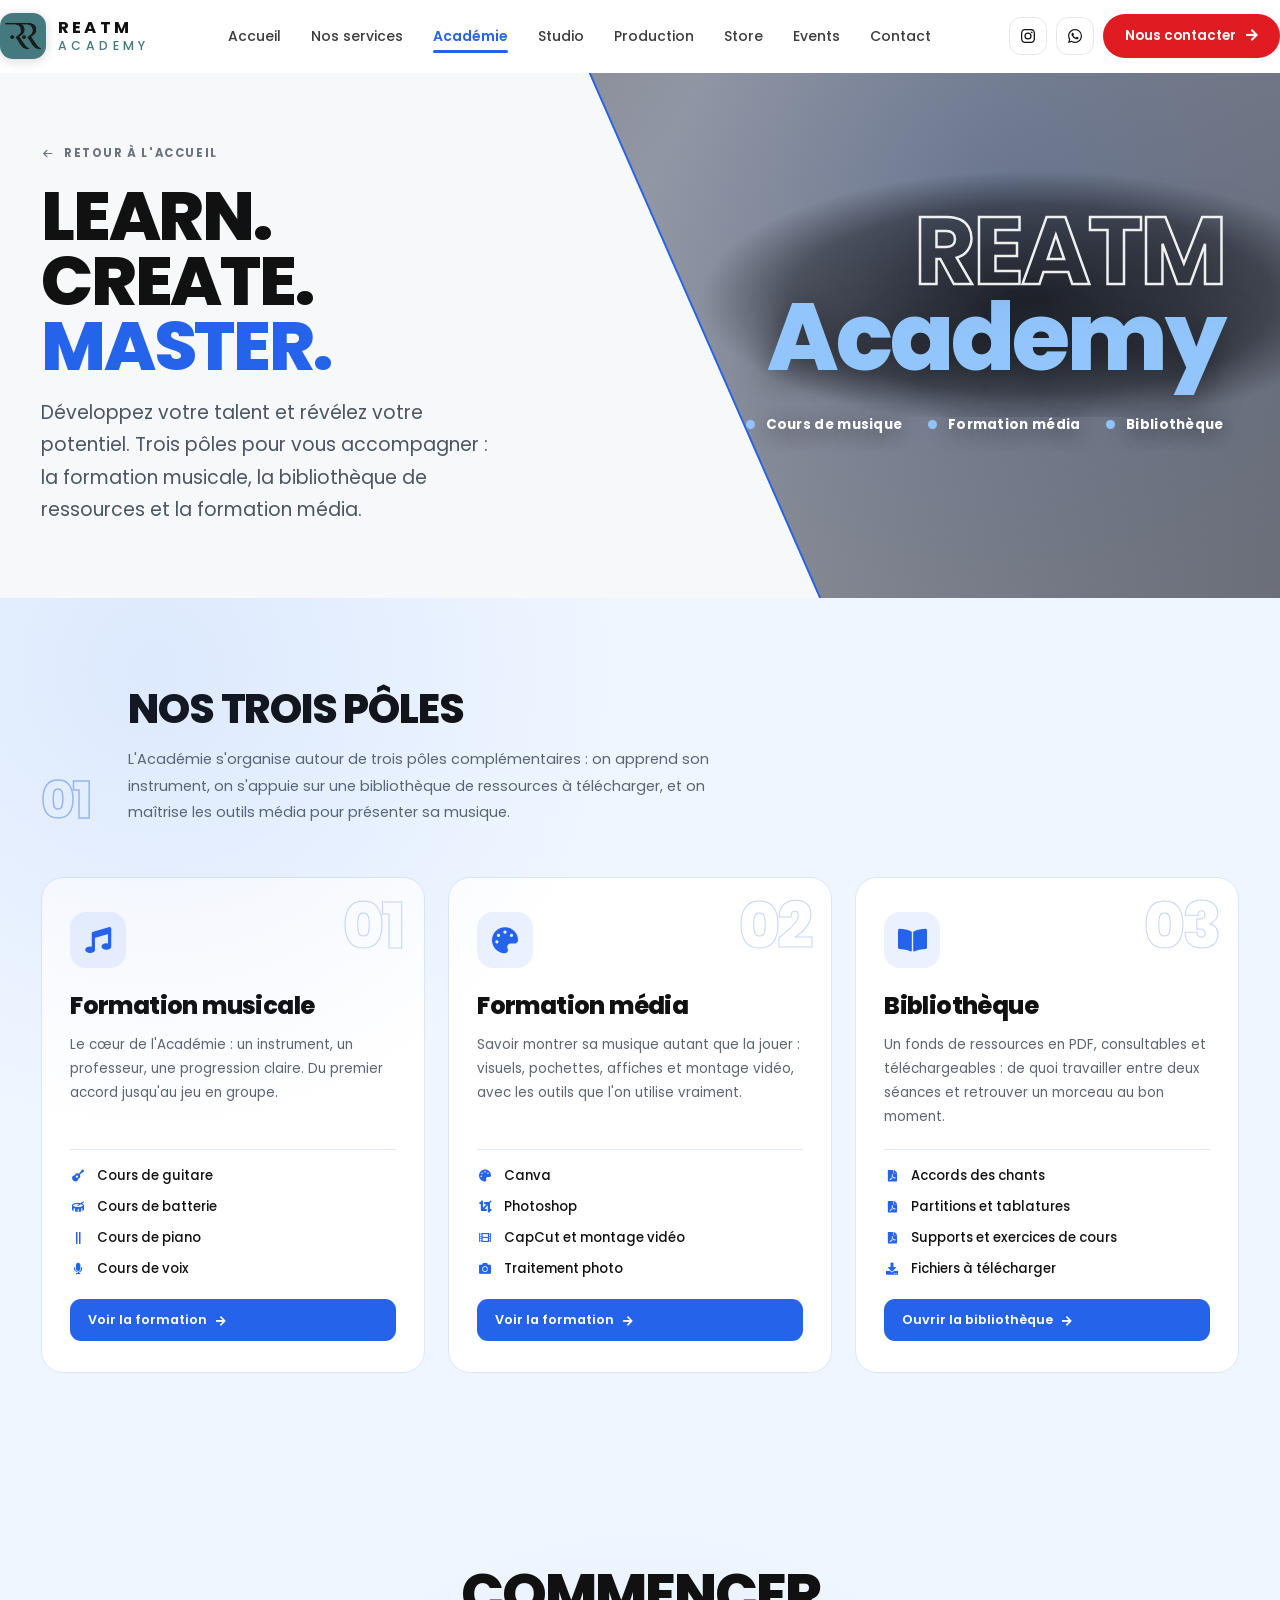
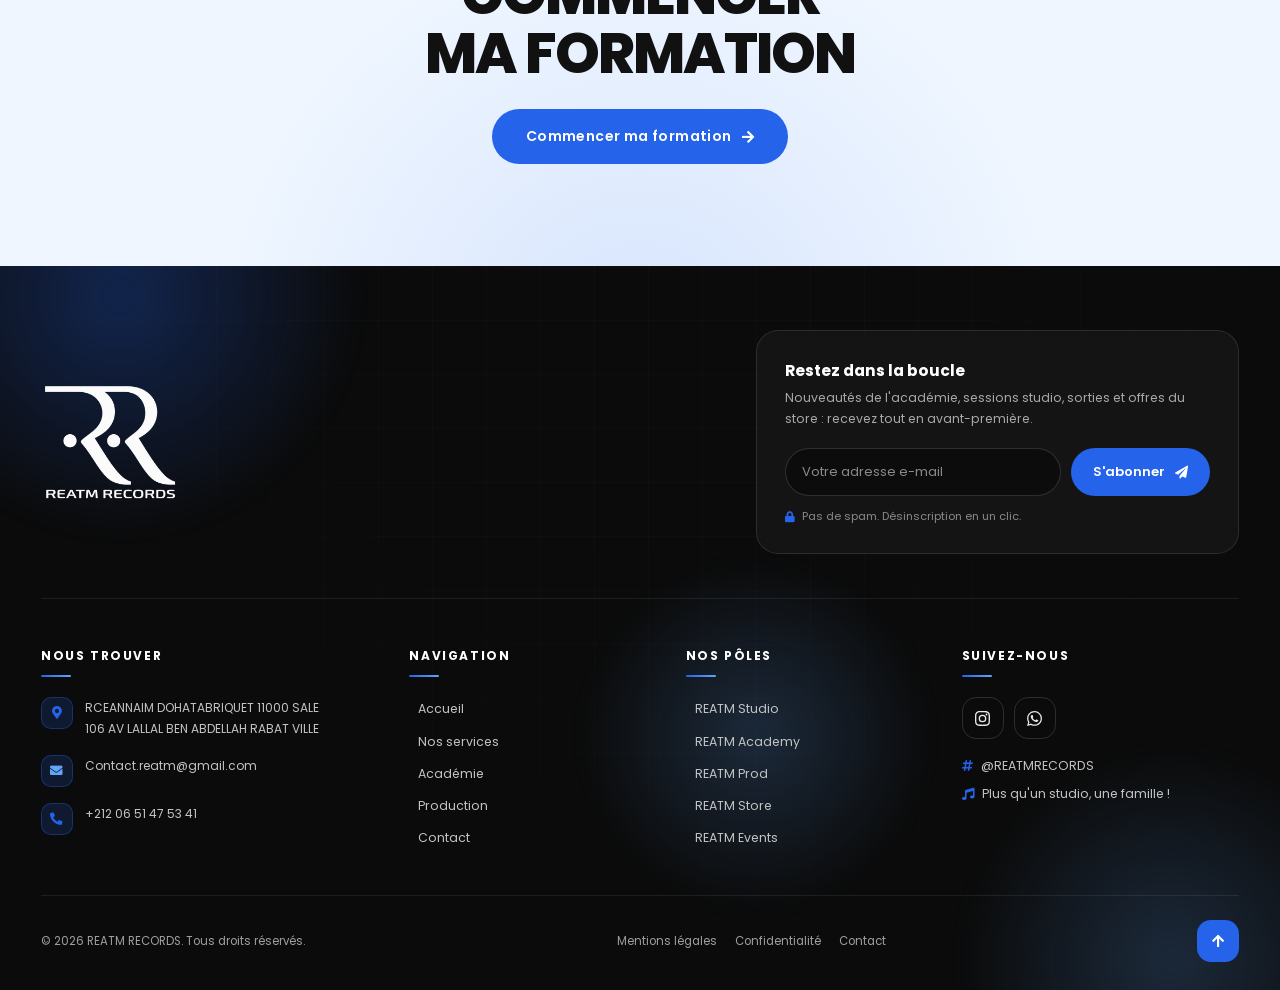
==== academy/index.html @ ae1a86c3 "Accueil : agrandit le carrousel et rend chaque plan cliquable Le cadre du carrousel héros est plus g" ====
<!DOCTYPE html>
<html data-theme="light" data-theme-lock="light" lang="fr">
<head>
<meta charset="utf-8"/>
<meta content="width=device-width, initial-scale=1.0, viewport-fit=cover" name="viewport"/>
<meta name="theme-color" content="#ffffff" id="metaTheme"/>
<meta name="description" content="REATM Academy : trois pôles — formation musicale (guitare, batterie, piano, voix), bibliothèque de ressources en PDF et formation média (Canva, Photoshop, montage vidéo)."/>
<title>REATM Academy — REATM RECORDS</title>
<link rel="icon" href="../assets/logo.png"/>
<link href="https://cdnjs.cloudflare.com/ajax/libs/font-awesome/5.15.3/css/all.min.css" rel="stylesheet"/>
<link href="https://fonts.googleapis.com" rel="preconnect"/>
<link crossorigin="" href="https://fonts.gstatic.com" rel="preconnect"/>
<link href="https://fonts.googleapis.com/css2?family=Poppins:wght@300;400;500;600;700;800&amp;family=Caveat:wght@500;700&amp;display=swap" rel="stylesheet"/>
<script>document.documentElement.classList.add('js');try{var r=document.documentElement;if(!r.hasAttribute('data-theme-lock')){var t=localStorage.getItem('reatm-theme');if(t){r.setAttribute('data-theme',t);}}}catch(e){}</script>
<link rel="stylesheet" href="../css/reatm.css?v=80"/>
<style>
/* ===== ACADEMY — bleu + blanc, lumineuse et pédagogique ===== */
.phero{background:#F7F8FA;color:#111111}
html[data-theme="dark"] .phero{background:#0B0D12;color:#fff}
/* ----- le cadre se partage en deux -----
   La mécanique de la coupe vit dans la feuille partagée (« CADRE EN BIAIS ») ;
   la page n'en règle que les couleurs et l'image. */
.phero{
  --ph-h1:clamp(34px,5.4vw,80px);
  --ph-trait:#2563EB;
  --ph-encre:#93C5FD;
  --ph-lien:#93C5FD;
  --ph-voile:linear-gradient(115deg,rgba(8,13,26,.66) 0%,rgba(8,13,26,.38) 46%,rgba(8,13,26,.58) 100%),
             radial-gradient(760px circle at 78% 24%,rgba(37,99,235,.26),transparent 68%);
}
.phero-bg{background-image:url('../assets/academy-cours.jpg');background-position:center 45%}
@media(max-width:980px){.ph-side{background-image:url('../assets/academy-cours.jpg');background-position:center 45%}}
/* les pastilles sont courtes : on leur laisse de quoi tenir sur une ligne */
.phero .phero-inner>.ac-steps{max-width:min(560px,calc(var(--coupe-haut) - 70px))}
.phero h1 em{color:#2563EB}
.phero .sub{color:#4b5563}
html[data-theme="dark"] .phero .sub{color:#9ca3af}
.phero .crumbs{color:#6b7280}
html[data-theme="dark"] .phero .crumbs{color:#9ca3af}
/* ----- l'arrivée du titre -----
   Chaque ligne monte depuis sa propre fenêtre, puis le paragraphe suit.
   Sans JavaScript, tout est visible d'emblée. */
/* Le dévoilement se fait au clip et non au débordement caché : une ligne
   plus large que sa colonne serait sinon coupée net sur la droite. */
.ph-anim .l{display:block}
.ph-anim .l>i{display:block;font-style:normal}
.js .ph-anim .l>i{
  clip-path:inset(0 0 104% 0);transform:translateY(26%);
  transition:clip-path .95s cubic-bezier(.16,1,.3,1),transform .95s cubic-bezier(.16,1,.3,1);
}
.js .ph-anim .l:nth-child(2)>i{transition-delay:.11s}
.js .ph-anim .l:nth-child(3)>i{transition-delay:.22s}
.js .ph-anim.in .l>i{clip-path:inset(-18% -6% -18% 0);transform:none}
.js .ph-anim--sub{opacity:0;transform:translateY(16px);
  transition:opacity .8s ease .42s,transform 1s cubic-bezier(.16,1,.3,1) .42s}
.js .ph-anim--sub.in{opacity:1;transform:none}


/* trois mots empilés, rythme pédagogique */
.ac-steps{display:flex;flex-wrap:wrap;gap:10px;margin-top:30px}
.ac-steps span{
  font-size:11px;font-weight:700;letter-spacing:1.8px;text-transform:uppercase;
  padding:10px 18px;border-radius:999px;background:#2563EB;color:#fff;
  opacity:0;transform:translateY(14px);animation:acIn .7s cubic-bezier(.16,1,.3,1) forwards;
}
.ac-steps span:nth-child(n+2){
  background:transparent;border:1px solid rgba(37,99,235,.35);color:#2563EB;
}
html[data-theme="dark"] .ac-steps span:nth-child(n+2){
  border-color:rgba(147,197,253,.35);color:#93C5FD;
}
.ac-steps span:nth-child(2){animation-delay:.14s}
.ac-steps span:nth-child(3){animation-delay:.28s}
.ac-steps span:nth-child(4){animation-delay:.42s}
@keyframes acIn{to{opacity:1;transform:none}}

/* bande lumineuse : l'univers Academy tient dans les deux thèmes */
.ac-band{background:#EFF6FF;color:#111111;position:relative;overflow:hidden}
html[data-theme="dark"] .ac-band{background:#0D1117;color:#fff}
.ac-band::after{content:"";position:absolute;inset:0;pointer-events:none;
  background:radial-gradient(760px circle at 12% 8%,rgba(37,99,235,.09),transparent 62%)}
.ac-band .sec-title{color:#111111}
html[data-theme="dark"] .ac-band .sec-title{color:#fff}
.ac-band .sec-lead{color:#5b6472}
html[data-theme="dark"] .ac-band .sec-lead{color:#8A8A8A}
.ac-band .sec-num{-webkit-text-stroke-color:rgba(37,99,235,.55)}
.ac-form{display:grid;grid-template-columns:repeat(4,1fr);gap:clamp(12px,1.5vw,20px)}
.ac-form article{
  background:#fff;border:1px solid #DBE7FB;border-radius:18px;padding:26px 22px;
  position:relative;overflow:hidden;
  transition:transform .55s cubic-bezier(.16,1,.3,1),border-color .4s ease,box-shadow .5s ease;
}
html[data-theme="dark"] .ac-form article{background:#121620;border-color:#232a38}
.ac-form article:hover{transform:translateY(-9px);border-color:#2563EB;box-shadow:0 22px 46px rgba(37,99,235,.14)}
.ac-form i{font-size:22px;display:block;margin-bottom:16px;color:#2563EB}
.ac-form h3{font-size:17.5px;font-weight:700;margin-bottom:8px}
.ac-form p{font-size:13px;line-height:1.75;color:#5b6472}
html[data-theme="dark"] .ac-form p{color:#8A8A8A}
.ac-form .ring{position:absolute;right:16px;top:16px;width:34px;height:34px}
.ac-form .ring circle{fill:none;stroke-width:3}
.ac-form .ring .bg{stroke:rgba(37,99,235,.16)}
.ac-form .ring .fg{stroke:#2563EB;stroke-linecap:round;stroke-dasharray:88;stroke-dashoffset:88;transform:rotate(-90deg);transform-origin:50% 50%;transition:stroke-dashoffset 1.1s cubic-bezier(.16,1,.3,1)}
.ac-form article:hover .ring .fg{stroke-dashoffset:18}

/* ===== LES TROIS PÔLES — la colonne vertébrale de l'Académie =====
   Bloc volontairement large et contrasté : c'est la première chose que
   l'on doit comprendre en arrivant sur la page. */
.ac-poles{display:grid;grid-template-columns:repeat(3,1fr);gap:clamp(14px,1.8vw,24px)}
.ac-poles>*{min-width:0}
.ac-poles article{
  position:relative;overflow:hidden;
  background:#fff;border:1px solid #DBE7FB;border-radius:22px;
  padding:clamp(26px,2.6vw,38px) clamp(22px,2.2vw,32px) clamp(24px,2.4vw,34px);
  display:flex;flex-direction:column;
  transition:transform .55s cubic-bezier(.16,1,.3,1),border-color .4s ease,box-shadow .5s ease;
}
html[data-theme="dark"] .ac-poles article{background:#121620;border-color:#232a38}
/* liseré bleu qui se remplit au survol : le pôle « s'allume » */
.ac-poles article::before{
  content:"";position:absolute;left:0;top:0;bottom:0;width:4px;
  background:linear-gradient(180deg,#60A5FA,#2563EB);
  transform:scaleY(0);transform-origin:top;
  transition:transform .7s cubic-bezier(.16,1,.3,1);
}
.ac-poles article:hover{transform:translateY(-10px);border-color:#2563EB;box-shadow:0 26px 54px rgba(37,99,235,.16)}
.ac-poles article:hover::before{transform:scaleY(1)}
/* le numéro du pôle, en filigrane */
.ac-poles .pn{
  position:absolute;right:clamp(14px,1.6vw,22px);top:clamp(10px,1.2vw,16px);
  font-size:clamp(44px,5vw,68px);font-weight:800;letter-spacing:-3px;line-height:1;
  color:transparent;-webkit-text-stroke:1px rgba(37,99,235,.28);
  transition:-webkit-text-stroke-color .5s ease;
}
.ac-poles article:hover .pn{-webkit-text-stroke-color:rgba(37,99,235,.6)}
.ac-poles>article>i{
  font-size:26px;display:grid;place-items:center;width:56px;height:56px;border-radius:16px;
  color:#2563EB;background:rgba(37,99,235,.09);margin-bottom:20px;
  transition:background .45s ease,transform .55s cubic-bezier(.34,1.4,.64,1);
}
.ac-poles article:hover>i{background:#2563EB;color:#fff;transform:rotate(-6deg) scale(1.06)}
.ac-poles h3{font-size:clamp(19px,2.2vw,24px);font-weight:800;letter-spacing:-.6px;margin-bottom:10px}
.ac-poles article>p{font-size:13.4px;line-height:1.8;color:#5b6472;margin-bottom:20px;flex:1 0 auto}
html[data-theme="dark"] .ac-poles article>p{color:#8A8A8A}
.ac-poles ul{list-style:none;border-top:1px solid rgba(37,99,235,.16);padding-top:16px;display:grid;gap:11px}
.ac-poles li{display:flex;align-items:center;gap:11px;font-size:13.2px;font-weight:500}
.ac-poles li i{font-size:12px;color:#2563EB;width:16px;flex:0 0 16px;text-align:center}
/* seul le pôle Bibliothèque mène à un catalogue : il porte son propre lien */
.ac-poles .bk-lien{
  display:inline-flex;align-items:center;gap:9px;margin-top:20px;
  background:#2563EB;color:#fff;border-radius:11px;padding:12px 18px;
  font-size:12.8px;font-weight:600;transition:all .35s ease;
}
.ac-poles .bk-lien:hover{background:#1d4ed8;box-shadow:0 14px 30px rgba(37,99,235,.3)}
.ac-poles .bk-lien i{font-size:11px;transition:transform .35s ease}
.ac-poles .bk-lien:hover i{transform:translateX(3px)}

/* progression des niveaux */
.ac-levels{position:relative;margin-top:10px}
.ac-rail{position:relative;height:4px;border-radius:4px;background:var(--border);margin:44px 0 30px}
.ac-rail b{position:absolute;inset:0;width:0;background:linear-gradient(90deg,#60A5FA,#2563EB);border-radius:4px;transition:width 1.6s cubic-bezier(.16,1,.3,1)}
.ac-levels.in .ac-rail b{width:100%}
.ac-dots{display:grid;grid-template-columns:repeat(3,1fr);gap:20px}
.ac-dots article{position:relative;padding-top:6px}
.ac-dots .pin{position:absolute;top:-52px;left:0;width:22px;height:22px;border-radius:50%;background:var(--bg);border:3px solid var(--border);transition:border-color .5s ease,transform .5s cubic-bezier(.34,1.4,.64,1)}
.ac-levels.in .ac-dots article:nth-child(1) .pin{border-color:#60A5FA;transition-delay:.25s;transform:scale(1.15)}
.ac-levels.in .ac-dots article:nth-child(2) .pin{border-color:#3B82F6;transition-delay:.75s;transform:scale(1.15)}
.ac-levels.in .ac-dots article:nth-child(3) .pin{border-color:#2563EB;transition-delay:1.25s;transform:scale(1.15)}
.ac-dots b{display:block;font-size:11px;font-weight:700;letter-spacing:1.6px;text-transform:uppercase;color:#2563EB;margin-bottom:8px}
.ac-dots h3{font-size:18px;font-weight:700;margin-bottom:7px}
.ac-dots p{font-size:13px;color:var(--muted);line-height:1.75}
.ac-ses{display:grid;grid-template-columns:repeat(2,1fr);gap:clamp(14px,2vw,26px)}
.ac-ses article{border:1px solid var(--border);border-radius:20px;padding:clamp(24px,3vw,38px);background:var(--card);transition:transform .5s cubic-bezier(.16,1,.3,1),border-color .4s ease}
.ac-ses article:hover{transform:translateY(-7px);border-color:#2563EB}
.ac-ses h3{font-size:clamp(19px,2.3vw,26px);font-weight:800;letter-spacing:-.6px;margin-bottom:6px}
.ac-ses .big{font-size:clamp(32px,4.4vw,54px);font-weight:800;letter-spacing:-2px;color:#2563EB;line-height:1;margin:14px 0 10px}
.ac-ses p{font-size:13.4px;color:var(--muted);line-height:1.8}
.ac-cta{background:#EFF6FF;color:#111111;position:relative;overflow:hidden}
html[data-theme="dark"] .ac-cta{background:#0D1117;color:#fff}
.ac-cta::after{content:"";position:absolute;inset:0;pointer-events:none;
  background:radial-gradient(640px circle at 50% 120%,rgba(37,99,235,.12),transparent 66%)}
.ac-cta .wrap{position:relative;z-index:2}
.ac-cta .btn-acc{background:#2563EB;color:#fff}
.ac-cta .btn-acc:hover{box-shadow:0 16px 34px rgba(37,99,235,.3)}
@media(max-width:980px){
  /* la largeur calée sur la coupe en biais n'a plus lieu d'être : à 390 px
     elle valait 46vw, soit 179 px, et chaque repère tombait sur sa ligne */
  .phero .phero-inner>.ac-steps{max-width:none}
  /* les repères tiennent deux par ligne au lieu de se casser en deux */
  .ac-steps{gap:8px}
  .ac-steps span{white-space:nowrap;font-size:10px;letter-spacing:1.2px;padding:9px 14px}
}
@media(max-width:1080px){.ac-form{grid-template-columns:repeat(2,1fr)}.ac-poles{grid-template-columns:1fr}}
@media(max-width:760px){.ac-form,.ac-dots,.ac-ses{grid-template-columns:1fr}.ac-dots .pin{position:static;margin-bottom:12px}.ac-rail{margin:26px 0 22px}}
</style>
</head>
<body data-entity="academy" style="--veil-in:#2563EB">
<div class="veil-in" aria-hidden="true"></div>
<div class="veil" aria-hidden="true"></div>
<svg xmlns="http://www.w3.org/2000/svg" style="position:absolute;width:0;height:0;overflow:hidden" aria-hidden="true" focusable="false">
<symbol id="ic-ig" viewBox="0 0 24 24"><path d="M12 0C8.74 0 8.333.015 7.053.072 5.775.132 4.905.333 4.14.63c-.789.306-1.459.717-2.126 1.384S.935 3.35.63 4.14C.333 4.905.131 5.775.072 7.053.012 8.333 0 8.74 0 12s.015 3.667.072 4.947c.06 1.277.261 2.148.558 2.913.306.788.717 1.459 1.384 2.126.667.666 1.336 1.079 2.126 1.384.766.296 1.636.499 2.913.558C8.333 23.988 8.74 24 12 24s3.667-.015 4.947-.072c1.277-.06 2.148-.262 2.913-.558.788-.306 1.459-.718 2.126-1.384.666-.667 1.079-1.335 1.384-2.126.296-.765.499-1.636.558-2.913.06-1.28.072-1.687.072-4.947s-.015-3.667-.072-4.947c-.06-1.277-.262-2.149-.558-2.913-.306-.789-.718-1.459-1.384-2.126C21.319 1.347 20.651.935 19.86.63c-.765-.297-1.636-.499-2.913-.558C15.667.012 15.26 0 12 0zm0 2.16c3.203 0 3.585.016 4.85.071 1.17.055 1.805.249 2.227.415.562.217.96.477 1.382.896.419.42.679.819.896 1.381.164.422.36 1.057.413 2.227.057 1.266.07 1.646.07 4.85s-.015 3.585-.074 4.85c-.061 1.17-.256 1.805-.421 2.227-.224.562-.479.96-.899 1.382-.419.419-.824.679-1.38.896-.42.164-1.065.36-2.235.413-1.274.057-1.649.07-4.859.07-3.211 0-3.586-.015-4.859-.074-1.171-.061-1.816-.256-2.236-.421-.569-.224-.96-.479-1.379-.899-.421-.419-.69-.824-.9-1.38-.165-.42-.359-1.065-.42-2.235-.045-1.26-.061-1.649-.061-4.844 0-3.196.016-3.586.061-4.861.061-1.17.255-1.814.42-2.234.21-.57.479-.96.9-1.381.419-.419.81-.689 1.379-.898.42-.166 1.051-.361 2.221-.421 1.275-.045 1.65-.06 4.859-.06z"/><path d="M12 5.838a6.162 6.162 0 1 0 0 12.324 6.162 6.162 0 0 0 0-12.324zM12 16a4 4 0 1 1 0-8 4 4 0 0 1 0 8z"/><circle cx="18.406" cy="5.594" r="1.44"/></symbol>
<symbol id="ic-wa" viewBox="0 0 24 24"><path d="M17.472 14.382c-.297-.149-1.758-.867-2.03-.967-.273-.099-.471-.148-.67.15-.197.297-.767.966-.94 1.164-.173.199-.347.223-.644.075-.297-.15-1.255-.463-2.39-1.475-.883-.788-1.48-1.761-1.653-2.059-.173-.297-.018-.458.13-.606.134-.133.298-.347.446-.52.149-.174.198-.298.298-.497.099-.198.05-.371-.025-.52-.075-.149-.669-1.612-.916-2.207-.242-.579-.487-.5-.669-.51a12.8 12.8 0 0 0-.57-.01c-.198 0-.52.074-.792.372-.272.297-1.04 1.016-1.04 2.479 0 1.462 1.065 2.875 1.213 3.074.149.198 2.096 3.2 5.077 4.487.709.306 1.262.489 1.694.625.712.227 1.36.195 1.871.118.571-.085 1.758-.719 2.006-1.413.248-.694.248-1.289.173-1.413-.074-.124-.272-.198-.57-.347z"/><path d="M20.463 3.488A11.815 11.815 0 0 0 12.05 0C5.495 0 .16 5.335.157 11.892c0 2.096.547 4.142 1.588 5.945L.057 24l6.305-1.654a11.882 11.882 0 0 0 5.683 1.448h.005c6.554 0 11.89-5.335 11.893-11.893a11.821 11.821 0 0 0-3.48-8.413zm-8.412 18.297h-.004a9.87 9.87 0 0 1-5.031-1.378l-.361-.214-3.741.982.998-3.648-.235-.374a9.86 9.86 0 0 1-1.51-5.26c.001-5.45 4.436-9.884 9.888-9.884 2.64 0 5.122 1.03 6.988 2.898a9.825 9.825 0 0 1 2.893 6.994c-.003 5.45-4.437 9.884-9.885 9.884z"/></symbol>
<symbol id="ic-moon" viewBox="0 0 24 24"><path d="M21.64 13a1 1 0 0 0-1.05-.14 8.05 8.05 0 0 1-3.37.73 8.15 8.15 0 0 1-8.14-8.1 8.6 8.6 0 0 1 .25-2A1 1 0 0 0 8 2.36a10.14 10.14 0 1 0 14 11.69 1 1 0 0 0-.36-1.05z"/></symbol>
<symbol id="ic-sun" viewBox="0 0 24 24"><path d="M12 17a5 5 0 1 1 0-10 5 5 0 0 1 0 10zm0-2a3 3 0 1 0 0-6 3 3 0 0 0 0 6zM11 1h2v3h-2V1zm0 19h2v3h-2v-3zM3.5 4.9l1.4-1.4 2.1 2.1-1.4 1.4-2.1-2.1zM17 18.4l1.4-1.4 2.1 2.1-1.4 1.4-2.1-2.1zM1 11h3v2H1v-2zm19 0h3v2h-3v-2zM4.9 20.5l-1.4-1.4 2.1-2.1 1.4 1.4-2.1 2.1zM18.4 7l-1.4-1.4 2.1-2.1 1.4 1.4L18.4 7z"/></symbol>
</svg>

<!-- ======================= HEADER ======================= -->
<header id="header">
<div class="wrap nav">
<a class="brand" href="../" aria-label="REATM RECORDS — accueil" style="--lm:46px">
<span class="brand-mark"></span>
<span class="brand-txt"><span class="n1">REATM</span><span class="n2">ACADEMY</span></span>
</a>
<ul class="menu">
<li><a href="../">Accueil</a></li>
<li><a href="../maison/">Nos services</a></li>
<li><a class="active" aria-current="page" href="../academy/">Académie</a></li>
<li><a href="../studio/">Studio</a></li>
<li><a href="../production/">Production</a></li>
<li><a href="../store/">Store</a></li>
<li><a href="../events/">Events</a></li>
<li><a href="../#contact">Contact</a></li>
</ul>
<div class="hdr-actions">
<button class="icon-btn" id="themeToggle" title="Changer de thème" aria-label="Changer de thème"><svg class="ic" id="themeIcon"><use href="#ic-moon"></use></svg></button>
<a class="icon-btn hide-md" href="https://www.instagram.com/r_e_a_t_m/" target="_blank" rel="noopener noreferrer" aria-label="Instagram"><svg class="ic"><use href="#ic-ig"></use></svg></a>
<a class="icon-btn hide-md" href="https://wa.me/212651475341" target="_blank" rel="noopener noreferrer" aria-label="WhatsApp"><svg class="ic"><use href="#ic-wa"></use></svg></a>
<a class="btn btn-red hide-md" href="../#contact">Nous contacter <i class="fas fa-arrow-right"></i></a>
<button class="burger" id="burger" aria-label="Ouvrir le menu" aria-expanded="false" aria-controls="mobileNav">
<span class="burger-box"><span class="burger-line"></span><span class="burger-line"></span><span class="burger-line"></span></span>
</button>
</div>
</div>
</header>


<!-- ======================= MENU MOBILE (plein écran) ======================= -->
<aside class="mobile-nav" id="mobileNav" aria-hidden="true" aria-label="Menu principal">
<div class="mnav-inner">
<span class="mnav-label">Menu</span>
<ul class="mnav-list">
<li style="--i:0"><a href="../"><span>Accueil</span><span class="num">01</span></a></li>
<li style="--i:1"><a href="../maison/"><span>Nos services</span><span class="num">02</span></a></li>
<li style="--i:2"><a class="active" aria-current="page" href="../academy/"><span>Académie</span><span class="num">03</span></a></li>
<li style="--i:3"><a href="../studio/"><span>Studio</span><span class="num">04</span></a></li>
<li style="--i:4"><a href="../production/"><span>Production</span><span class="num">05</span></a></li>
<li style="--i:5"><a href="../store/"><span>Store</span><span class="num">06</span></a></li>
<li style="--i:6"><a href="../events/"><span>Events</span><span class="num">07</span></a></li>
<li style="--i:7"><a href="../#contact"><span>Contact</span><span class="num">08</span></a></li>
</ul>
<div class="mnav-foot">
<div class="mnav-soc">
<a href="https://www.instagram.com/r_e_a_t_m/" target="_blank" rel="noopener noreferrer" aria-label="Instagram"><svg class="ic"><use href="#ic-ig"></use></svg></a>
<a href="https://wa.me/212651475341" target="_blank" rel="noopener noreferrer" aria-label="WhatsApp"><svg class="ic"><use href="#ic-wa"></use></svg></a>
</div>
<a class="btn btn-red" href="../#contact">Nous contacter <i class="fas fa-arrow-right"></i></a>
<div class="mnav-contact">
<div><i class="fas fa-phone-alt"></i><a href="tel:+212651475341">+212 06 51 47 53 41</a></div>
<div><i class="fas fa-envelope"></i><a href="mailto:Contact.reatm@gmail.com">Contact.reatm@gmail.com</a></div>
</div>
</div>
</div>
</aside>


<section class="phero ph-coupe">
<div class="phero-bg"></div><div class="phero-veil"></div><div class="ph-cut" aria-hidden="true"></div>
<div class="wrap ph-fil">
<a class="crumbs" href="../"><svg viewBox="0 0 24 24" aria-hidden="true"><path d="M20 12H5M11 18l-6-6 6-6" stroke-linecap="round" stroke-linejoin="round"/></svg>Retour à l'accueil</a>
</div>
<div class="wrap phero-inner">
<h1 class="ph-anim reveal-raw"><span class="l"><i>Learn.</i></span><span class="l"><i>Create.</i></span><span class="l"><i><em>Master.</em></i></span></h1>
<p class="sub ph-anim ph-anim--sub reveal-raw">Développez votre talent et révélez votre potentiel. Trois pôles pour vous accompagner : la formation musicale, la bibliothèque de ressources et la formation média.</p>

</div>
<div class="ph-side">
<div class="ph-nom reveal-raw"><b>REATM</b><em>Academy</em></div>
<nav class="ph-poles reveal-raw" aria-label="Les trois pôles"><a href="../formation-musicale/"><span class="pt"></span>Cours de musique</a><a href="../formation-media/"><span class="pt"></span>Formation média</a><a href="../bibliotheque/"><span class="pt"></span>Bibliothèque</a></nav>
</div>
</section>

<section class="sec ac-band">
<div class="wrap">
<div class="sec-head reveal"><span class="sec-num">01</span><div><h2 class="sec-title">Nos trois pôles</h2><p class="sec-lead">L'Académie s'organise autour de trois pôles complémentaires : on apprend son instrument, on s'appuie sur une bibliothèque de ressources à télécharger, et on maîtrise les outils média pour présenter sa musique.</p></div></div>
<div class="ac-poles">
<article class="reveal" id="pole-musique" style="--d:0ms"><span class="pn">01</span><i class="fas fa-music"></i><h3>Formation musicale</h3><p>Le cœur de l'Académie : un instrument, un professeur, une progression claire. Du premier accord jusqu'au jeu en groupe.</p><ul><li><i class="fas fa-guitar"></i>Cours de guitare</li><li><i class="fas fa-drum"></i>Cours de batterie</li><li><i class="fas fa-grip-lines-vertical"></i>Cours de piano</li><li><i class="fas fa-microphone"></i>Cours de voix</li></ul><a class="bk-lien" href="../formation-musicale/">Voir la formation <i class="fas fa-arrow-right"></i></a></article>
<article class="reveal" id="pole-media" style="--d:110ms"><span class="pn">02</span><i class="fas fa-palette"></i><h3>Formation média</h3><p>Savoir montrer sa musique autant que la jouer : visuels, pochettes, affiches et montage vidéo, avec les outils que l'on utilise vraiment.</p><ul><li><i class="fas fa-palette"></i>Canva</li><li><i class="fas fa-crop"></i>Photoshop</li><li><i class="fas fa-film"></i>CapCut et montage vidéo</li><li><i class="fas fa-camera"></i>Traitement photo</li></ul><a class="bk-lien" href="../formation-media/">Voir la formation <i class="fas fa-arrow-right"></i></a></article>
<article class="reveal" id="pole-biblio" style="--d:220ms"><span class="pn">03</span><i class="fas fa-book-open"></i><h3>Bibliothèque</h3><p>Un fonds de ressources en PDF, consultables et téléchargeables : de quoi travailler entre deux séances et retrouver un morceau au bon moment.</p><ul><li><i class="fas fa-file-pdf"></i>Accords des chants</li><li><i class="fas fa-file-pdf"></i>Partitions et tablatures</li><li><i class="fas fa-file-pdf"></i>Supports et exercices de cours</li><li><i class="fas fa-download"></i>Fichiers à télécharger</li></ul><a class="bk-lien" href="../bibliotheque/">Ouvrir la bibliothèque <i class="fas fa-arrow-right"></i></a></article>
</div>
</div>
</section>

<section class="pcta ac-cta">
<div class="wrap">
<h2 class="reveal">Commencer<br/>ma formation</h2>
<a class="btn btn-acc reveal" style="--d:100ms" href="https://wa.me/212651475341?text=Bonjour%20REATM%20Academy%2C%20je%20souhaite%20commencer%20une%20formation." target="_blank" rel="noopener">Commencer ma formation <i class="fas fa-arrow-right"></i></a>
</div>
</section>
<!-- ======================= FOOTER ======================= -->
<footer id="contact" class="f-tinted">
<div class="f-aura" aria-hidden="true"><span class="a1"></span><span class="a2"></span><span class="a3"></span></div>
<div class="f-grid-lines" aria-hidden="true"></div>

<div class="wrap">
<div class="f-top">
<div class="f-brandblock">
<a class="brand-full on-dark reveal" href="../" style="--lm:120px" aria-label="REATM RECORDS — accueil"></a>
</div>
<div class="f-news reveal" style="--d:120ms">
<h4>Restez dans la boucle</h4>
<p>Nouveautés de l'académie, sessions studio, sorties et offres du store : recevez tout en avant-première.</p>
<form class="f-form" id="newsForm" novalidate>
<input type="email" id="newsEmail" placeholder="Votre adresse e-mail" aria-label="Votre adresse e-mail" required/>
<button class="btn btn-red" type="submit">S'abonner <i class="fas fa-paper-plane"></i></button>
</form>
<div class="f-note" id="newsNote"><i class="fas fa-lock"></i> Pas de spam. Désinscription en un clic.</div>
</div>
</div>

<div class="f-cols">
<div>
<h4>Nous trouver</h4>
<div class="f-line"><span class="fi"><i class="fas fa-map-marker-alt"></i></span><span>RCEANNAIM DOHATABRIQUET 11000 SALE<br/>106 AV LALLAL BEN ABDELLAH RABAT VILLE</span></div>
<div class="f-line y"><span class="fi"><i class="fas fa-envelope"></i></span><span><a href="mailto:Contact.reatm@gmail.com">Contact.reatm@gmail.com</a></span></div>
<div class="f-line"><span class="fi"><i class="fas fa-phone-alt"></i></span><span><a href="tel:+212651475341">+212 06 51 47 53 41</a></span></div>
</div>
<div>
<h4>Navigation</h4>
<ul class="f-nav">
<li><a href="../">Accueil</a></li>
<li><a href="../maison/">Nos services</a></li>
<li><a href="../academy/">Académie</a></li>
<li><a href="../production/">Production</a></li>
<li><a href="../#contact">Contact</a></li>
</ul>
</div>
<div>
<h4>Nos pôles</h4>
<ul class="f-nav">
<li><a href="../studio/">REATM Studio</a></li>
<li><a href="../academy/">REATM Academy</a></li>
<li><a href="../production/">REATM Prod</a></li>
<li><a href="../store/">REATM Store</a></li>
<li><a href="../events/">REATM Events</a></li>
</ul>
</div>
<div>
<h4>Suivez-nous</h4>
<div class="f-soc">
<a href="https://www.instagram.com/r_e_a_t_m/" target="_blank" rel="noopener noreferrer" aria-label="Instagram"><svg class="ic"><use href="#ic-ig"></use></svg></a>
<a href="https://wa.me/212651475341" target="_blank" rel="noopener noreferrer" aria-label="WhatsApp"><svg class="ic"><use href="#ic-wa"></use></svg></a>
</div>
<div class="f-handle"><i class="fas fa-hashtag"></i>@REATMRECORDS</div>
<div class="f-handle" style="margin-top:10px"><i class="fas fa-music"></i>Plus qu'un studio, une famille !</div>
</div>
</div>
</div>

<div class="wrap">
<div class="f-bottom">
<span>© <span id="year">2025</span> REATM RECORDS. Tous droits réservés.</span>
<div class="f-bottom-links">
<a href="#">Mentions légales</a>
<a href="#">Confidentialité</a>
<a href="../#contact">Contact</a>
</div>
<button class="to-top" id="toTopFooter" aria-label="Revenir en haut"><i class="fas fa-arrow-up"></i></button>
</div>
</div>
</footer>

<button class="fab" id="fab" aria-label="Revenir en haut"><i class="fas fa-arrow-up"></i></button>
<script src="../js/reatm.js?v=79"></script>
<script>
(function(){
  var el=document.getElementById('acLevels');
  if(!el)return;
  if(!('IntersectionObserver' in window)){el.classList.add('in');return;}
  var io=new IntersectionObserver(function(en){
    en.forEach(function(e){if(e.isIntersecting){el.classList.add('in');io.disconnect();}});
  },{threshold:.35});
  io.observe(el);
})();
</script>
</body>
</html>
---- css/reatm.css ----
/* =========================================================
   REATM RECORDS — Feuille de style principale
   Palette maison : #050505 · #111111 · #8A8A8A · #FFFFFF
   Accent maison : rouge #e11b22 · jaune #f5b60d
   Chaque entité pose ensuite son propre accent (voir PAGES ENTITÉS).
   ========================================================= */
:root{
  --red:#e11b22;
  --red-dark:#c5161c;
  --red-soft:rgba(225,27,34,.12);
  --yellow:#f5b60d;
  --yellow-2:#ffd45e;
  --yellow-soft:rgba(245,182,13,.14);
  --bg:#ffffff;
  --bg-alt:#f7f7f7;
  --bg-soft:#f2f2f2;
  --card:#ffffff;
  --text:#111111;
  --muted:#5b5b5b;
  --border:#e6e6e6;
  --header-bg:rgba(255,255,255,.82);
  --panel-bg:#ffffff;
  --shadow:0 10px 30px rgba(0,0,0,.07);
  --shadow-lg:0 26px 60px rgba(0,0,0,.14);
  --footer-bg:#0b0b0b;
  --ring:rgba(0,0,0,.08);
  --nav-h:74px;
}
html[data-theme="dark"]{
  --bg:#050505;
  --bg-alt:#0b0b0b;
  --bg-soft:#101010;
  --card:#111111;
  --text:#ffffff;
  --muted:#8A8A8A;
  --border:#262626;
  --header-bg:rgba(5,5,5,.8);
  --panel-bg:#0a0a0a;
  --shadow:0 10px 30px rgba(0,0,0,.5);
  --shadow-lg:0 26px 60px rgba(0,0,0,.65);
  --footer-bg:#050505;
  --ring:rgba(255,255,255,.1);
}
*{box-sizing:border-box;margin:0;padding:0}
html{scroll-behavior:smooth;scroll-padding-top:90px;-webkit-text-size-adjust:100%}
body{
  font-family:'Poppins',sans-serif;
  background:var(--bg);
  color:var(--text);
  overflow-x:hidden;
  transition:background-color .4s ease,color .4s ease;
}
body.no-scroll{overflow:hidden}
img{max-width:100%;display:block}
a{text-decoration:none;color:inherit}
button{font-family:inherit}
:focus-visible{outline:2px solid var(--red);outline-offset:3px;border-radius:4px}
.ic{width:1em;height:1em;fill:currentColor;display:block;flex:0 0 auto}
.wrap{width:100%;max-width:1760px;margin:0 auto;padding:0 clamp(18px,3.2vw,64px)}
.script{font-family:'Caveat',cursive}
.only-dark{display:none}
html[data-theme="dark"] .only-dark{display:block}
html[data-theme="dark"] .only-light{display:none}

/* ---------- Révélations au défilement ---------- */
.js .reveal{opacity:0;transform:translateY(34px);transition:opacity .8s cubic-bezier(.16,1,.3,1),transform .9s cubic-bezier(.16,1,.3,1);transition-delay:var(--d,0ms)}
.js .reveal.in{opacity:1;transform:none}
.js .reveal-x{opacity:0;transform:translateX(-26px)}
.js .reveal-x.in{opacity:1;transform:none}
.js .reveal-zoom{opacity:0;transform:scale(.94)}
.js .reveal-zoom.in{opacity:1;transform:none}
/* entrée en bascule 3D, réservée aux cartes */
/* Le texte se dévoile derrière un masque qui remonte.
   Le recoupement porte sur un calque intérieur, jamais sur l'élément observé :
   un clip-path ramène l'aire d'intersection à zéro, et l'IntersectionObserver
   ne se déclencherait alors jamais. */
.js .reveal-mask{opacity:1;transform:none}
.js .reveal-mask > .rm-i{
  display:block;
  opacity:0;clip-path:inset(0 0 105% 0);transform:translateY(16px);
  transition:clip-path 1.05s cubic-bezier(.16,1,.3,1),opacity .75s ease,transform 1.05s cubic-bezier(.16,1,.3,1);
  transition-delay:var(--d,0ms);
}
.js .reveal-mask.in > .rm-i{opacity:1;clip-path:inset(0 0 0 0);transform:none}
/* un filet qui se trace sur toute sa longueur */
.js .reveal-line{transform:scaleX(0);transform-origin:left;transition:transform .9s cubic-bezier(.16,1,.3,1);transition-delay:var(--d,0ms)}
.js .reveal-line.in{transform:scaleX(1)}
/* une entrée latérale, pour les listes et les colonnes */
.js .reveal-side{opacity:0;transform:translateX(-26px);transition:opacity .8s ease,transform .95s cubic-bezier(.16,1,.3,1);transition-delay:var(--d,0ms)}
.js .reveal-side.in{opacity:1;transform:none}
.js .reveal-card{opacity:0;transform:perspective(1100px) rotateX(11deg) translateY(52px);transform-origin:top center;
  transition:opacity .8s ease,transform 1s cubic-bezier(.16,1,.3,1);transition-delay:var(--d,0ms)}
.js .reveal-card.in{opacity:1;transform:perspective(1100px) rotateX(0deg) translateY(0)}

/* ---------- Barre de progression de lecture ---------- */

/* =================== LOGO / MARQUE =================== */
.brand{display:flex;align-items:center;gap:12px;color:var(--text)}
/* Le sigle est détouré par un masque plutôt que peint : sa couleur devient
   une simple variable, ce qui permet à chaque pôle de porter son logo
   (voir --logo-ink, plus bas) sans dupliquer le fichier image. */
.brand-mark{
  flex:0 0 auto;height:var(--lm,46px);width:calc(var(--lm,46px) * 1.294);
  background-color:var(--logo-ink,#111111);
  -webkit-mask:url('../assets/logo.png') no-repeat 49% 46%;
  mask:url('../assets/logo.png') no-repeat 49% 46%;
  -webkit-mask-size:122.6% auto;mask-size:122.6% auto;
  position:relative;
  transition:transform .45s cubic-bezier(.2,.8,.3,1),background-color .4s ease;
}
.brand.on-dark .brand-mark{background-color:var(--logo-ink-dark,#ffffff)}
/* variante logo complet, mot-symbole inclus */
.brand-full{
  display:block;height:var(--lm,120px);width:calc(var(--lm,120px) * 1.148);
  background:url('../assets/logo.png') no-repeat 49% 59%;
  background-size:122.6% auto;
  filter:invert(1);
}
html[data-theme="dark"] .brand-full{filter:none}
.brand-full.on-dark{filter:none}
.brand:hover .brand-mark{transform:translateY(-2px) scale(1.04)}
.brand-txt{display:flex;flex-direction:column;line-height:1}
.brand-txt .n1{font-size:calc(var(--lm,46px)*.36);font-weight:700;letter-spacing:3.2px}
.brand-txt .n2{font-size:calc(var(--lm,46px)*.27);font-weight:500;letter-spacing:4.4px;color:var(--muted);margin-top:4px}
.brand.on-dark{color:#fff}
.brand.on-dark .brand-txt .n2{color:rgba(255,255,255,.62)}

/* =================== HEADER =================== */
header{
  position:sticky;top:0;z-index:110;
  background:var(--header-bg);
  -webkit-backdrop-filter:saturate(180%) blur(16px);
  backdrop-filter:saturate(180%) blur(16px);
  border-bottom:1px solid transparent;
  transition:background-color .4s ease,border-color .4s ease,box-shadow .4s ease;
}
header.scrolled{border-bottom-color:var(--border);box-shadow:0 8px 30px rgba(0,0,0,.06)}
html[data-theme="dark"] header.scrolled{box-shadow:0 8px 30px rgba(0,0,0,.6)}
.nav{display:flex;align-items:center;gap:22px;padding:13px 0;transition:padding .35s ease}
header.scrolled .nav{padding:8px 0}
.menu{display:flex;gap:4px;margin:0 auto;list-style:none;font-size:14px;font-weight:500}
.menu a{
  position:relative;display:block;padding:8px 13px;border-radius:10px;color:var(--text);opacity:.82;
  transition:color .25s ease,opacity .25s ease,background-color .25s ease;
}
.menu a::after{
  content:"";position:absolute;left:50%;right:50%;bottom:2px;height:2px;border-radius:2px;
  background:linear-gradient(90deg,var(--red),var(--yellow));transition:left .3s ease,right .3s ease;
}
.menu a:hover{opacity:1;color:var(--red)}
.menu a:hover::after{left:13px;right:13px}
.menu .active{color:var(--red);font-weight:600;opacity:1}
.menu .active::after{left:13px;right:13px;background:var(--red)}
/* repère de page courante : sur une page d'entité il prend sa couleur */
body[data-entity] .menu .active{color:var(--acc)}
body[data-entity] .menu .active::after{background:var(--acc)}
.menu .active::after{height:2.5px;border-radius:2px}
body[data-entity] .mnav-list a.active{color:var(--acc)}
body[data-entity] .mnav-list a.active::before{background:var(--acc)}
html[data-theme="dark"] body[data-entity] .mnav-list a.active{color:var(--acc)}
.hdr-actions{display:flex;align-items:center;gap:9px}
.icon-btn{
  width:38px;height:38px;border-radius:12px;display:grid;place-items:center;flex:0 0 auto;
  border:1px solid var(--border);color:var(--text);font-size:14px;background:transparent;cursor:pointer;
  transition:transform .3s cubic-bezier(.2,.8,.3,1),border-color .3s ease,color .3s ease,background-color .3s ease;
}
.icon-btn:hover{border-color:var(--red);color:var(--red);transform:translateY(-3px)}
.btn{
  display:inline-flex;align-items:center;justify-content:center;gap:10px;border:none;cursor:pointer;
  font-family:'Poppins',sans-serif;font-weight:600;border-radius:999px;position:relative;overflow:hidden;
  transition:transform .3s cubic-bezier(.2,.8,.3,1),box-shadow .3s ease,background-color .3s ease;
}
.btn i{transition:transform .35s cubic-bezier(.2,.8,.3,1)}
.btn:hover i{transform:translateX(4px)}
.btn::before{
  content:"";position:absolute;top:0;left:-120%;width:60%;height:100%;
  background:linear-gradient(90deg,transparent,rgba(255,255,255,.38),transparent);transform:skewX(-20deg);
}
.btn:hover::before{animation:shine .8s ease}
@keyframes shine{to{left:130%}}
.btn-red{background:var(--red);color:#fff;padding:12px 22px;font-size:13.5px}
.btn-red:hover{background:var(--red-dark);transform:translateY(-3px);box-shadow:0 14px 28px rgba(225,27,34,.35)}
.btn-yellow{background:var(--yellow);color:#111;padding:13px 24px;font-size:14px}
.btn-yellow:hover{background:#e0a505;transform:translateY(-3px);box-shadow:0 14px 28px rgba(245,182,13,.38)}
#themeToggle .ic{transition:transform .55s cubic-bezier(.2,.8,.3,1),opacity .3s ease}
#themeToggle.spin .ic{transform:rotate(360deg) scale(1.15)}

/* =================== MENU HAMBURGER =================== */
.burger{
  display:none;position:relative;width:46px;height:46px;border-radius:14px;flex:0 0 auto;
  border:1px solid var(--border);background:transparent;cursor:pointer;z-index:111;
  transition:border-color .35s ease,background-color .35s ease,transform .35s cubic-bezier(.2,.8,.3,1);
}
.burger:hover{border-color:var(--red)}
.burger:active{transform:scale(.94)}
.burger-box{position:absolute;inset:0;display:grid;place-items:center}
.burger-line{
  position:absolute;left:50%;width:20px;height:2px;border-radius:2px;background:var(--text);
  transform:translateX(-50%);
  transition:transform .45s cubic-bezier(.68,-.35,.27,1.35),opacity .25s ease,width .45s ease,background-color .35s ease;
}
.burger-line:nth-child(1){top:16px}
.burger-line:nth-child(2){top:22px;width:14px;margin-left:-3px}
.burger-line:nth-child(3){top:28px}
.burger.open{background:var(--red);border-color:var(--red)}
.burger.open .burger-line{background:#fff;width:20px;margin-left:0}
.burger.open .burger-line:nth-child(1){transform:translateX(-50%) translateY(6px) rotate(45deg)}
.burger.open .burger-line:nth-child(2){opacity:0;transform:translateX(-50%) scaleX(.2)}
.burger.open .burger-line:nth-child(3){transform:translateX(-50%) translateY(-6px) rotate(-45deg)}

.mobile-nav{
  position:fixed;inset:0;z-index:106;background:var(--panel-bg);
  overflow-y:auto;overscroll-behavior:contain;
  clip-path:circle(0% at calc(100% - 46px) 44px);
  visibility:hidden;
  transition:clip-path .75s cubic-bezier(.76,0,.24,1),visibility 0s .75s,background-color .4s ease;
}
.mobile-nav.open{
  clip-path:circle(150% at calc(100% - 46px) 44px);
  visibility:visible;
  transition:clip-path .75s cubic-bezier(.76,0,.24,1),visibility 0s 0s,background-color .4s ease;
}
.mobile-nav::before{
  content:"";position:absolute;top:-120px;right:-120px;width:340px;height:340px;border-radius:50%;
  background:radial-gradient(circle,rgba(225,27,34,.22),transparent 68%);pointer-events:none;
  animation:floaty 9s ease-in-out infinite;
}
.mobile-nav::after{
  content:"";position:absolute;bottom:-150px;left:-120px;width:380px;height:380px;border-radius:50%;
  background:radial-gradient(circle,rgba(245,182,13,.18),transparent 68%);pointer-events:none;
  animation:floaty 12s ease-in-out infinite reverse;
}
@keyframes floaty{0%,100%{transform:translate(0,0)}50%{transform:translate(-16px,20px)}}
.mnav-inner{
  position:relative;z-index:2;min-height:100%;display:flex;flex-direction:column;
  width:100%;max-width:720px;margin:0 auto;
  padding:calc(var(--nav-h) + 22px) clamp(20px,6vw,44px) calc(30px + env(safe-area-inset-bottom));
}
.mnav-label{display:flex;align-items:center;gap:12px;font-size:11px;font-weight:700;letter-spacing:2px;text-transform:uppercase;color:var(--muted)}
.mnav-label::after{content:"";flex:1;height:1px;background:var(--border)}
.mnav-list{list-style:none;margin:14px 0 0}
.mnav-list li{
  border-bottom:1px solid var(--border);
  opacity:0;transform:translateY(22px);
  transition:opacity .5s ease,transform .6s cubic-bezier(.16,1,.3,1);
}
.mobile-nav.open .mnav-list li{opacity:1;transform:none;transition-delay:calc(var(--i,0) * 55ms + 240ms)}
.mnav-list a{
  display:flex;align-items:center;justify-content:space-between;gap:16px;position:relative;
  padding:16px 6px;font-size:clamp(19px,4.6vw,27px);font-weight:700;letter-spacing:-.3px;
  transition:color .3s ease,padding-left .35s cubic-bezier(.2,.8,.3,1);
}
.mnav-list a .num{font-family:'Poppins',sans-serif;font-size:11.5px;font-weight:600;color:var(--muted);letter-spacing:1.6px;transition:color .3s ease,transform .35s ease}
.mnav-list a::before{
  content:"";position:absolute;left:0;top:18px;bottom:18px;width:3px;border-radius:3px;
  background:linear-gradient(180deg,var(--red),var(--yellow));transform:scaleY(0);transform-origin:top;
  transition:transform .4s cubic-bezier(.2,.8,.3,1);
}
.mnav-list a:hover,.mnav-list a.active{color:var(--red);padding-left:18px}
html[data-theme="dark"] .mnav-list a:hover,html[data-theme="dark"] .mnav-list a.active{color:var(--yellow)}
.mnav-list a:hover::before,.mnav-list a.active::before{transform:scaleY(1)}
.mnav-list a:hover .num{color:var(--red);transform:translateX(-5px)}
.mnav-foot{
  margin-top:auto;padding-top:30px;
  opacity:0;transform:translateY(22px);
  transition:opacity .5s ease,transform .6s cubic-bezier(.16,1,.3,1);
}
.mobile-nav.open .mnav-foot{opacity:1;transform:none;transition-delay:640ms}
.mnav-foot .btn{width:100%;padding:16px 22px;font-size:14.5px}
.mnav-soc{display:flex;gap:10px;flex-wrap:wrap;margin:0 0 18px}
.mnav-soc a{
  width:46px;height:46px;border-radius:15px;display:grid;place-items:center;font-size:16px;
  border:1px solid var(--border);color:var(--text);position:relative;overflow:hidden;
  transition:transform .35s cubic-bezier(.2,.8,.3,1),color .3s ease,border-color .3s ease;
}
.mnav-soc a::before{
  content:"";position:absolute;inset:0;background:linear-gradient(135deg,var(--red),var(--yellow));
  transform:scale(0);opacity:0;transition:transform .45s cubic-bezier(.2,.8,.3,1),opacity .35s ease;
}
.mnav-soc a i,.mnav-soc a .ic{position:relative;z-index:2}
.mnav-soc a:hover{color:#fff;border-color:transparent;transform:translateY(-4px)}
.mnav-soc a:hover::before{transform:scale(1);opacity:1}
.mnav-contact{font-size:12.8px;color:var(--muted);line-height:2;margin-top:18px}
.mnav-contact a{transition:color .28s ease}
.mnav-contact a:hover{color:var(--red)}
.mnav-contact i{color:var(--red);width:18px;margin-right:9px}
html[data-theme="dark"] .mnav-contact i{color:var(--yellow)}

/* =================== HERO =================== */
.hero{position:relative;background:var(--bg);padding-bottom:6px;overflow:hidden}
.hero .wrap{position:relative;z-index:1}
.hero-inner{display:grid;grid-template-columns:.86fr 1.4fr;gap:clamp(30px,5vw,76px);align-items:center;min-height:400px;padding-top:clamp(34px,5vw,62px);padding-bottom:10px}
.eyebrow{display:inline-flex;align-items:center;gap:12px;font-weight:700;letter-spacing:.6px;font-size:13px;margin-bottom:14px;
  padding:7px 14px;border-radius:999px;background:var(--red-soft);color:var(--red)}
.eyebrow .dot{width:7px;height:7px;border-radius:50%;background:var(--red);animation:pulse 2s ease-in-out infinite}
@keyframes pulse{0%,100%{transform:scale(1);opacity:1}50%{transform:scale(1.45);opacity:.5}}
.hero h1{font-size:clamp(30px,3.8vw,54px);line-height:1.1;font-weight:800;letter-spacing:-1.2px}
.hero h1 .red{color:var(--red)}
html[data-theme="dark"] .hero h1 .red{color:var(--yellow)}
.hero h1 .thin{font-weight:600;font-size:clamp(23px,2.8vw,39px);display:block;margin-top:10px;line-height:1.24}
.brush{width:170px;height:12px;margin:16px 0 26px;
  background:linear-gradient(90deg,var(--yellow),var(--yellow-2));border-radius:40% 60% 50% 50%/100% 100% 100% 100%;transform:skewX(-14deg)}
html[data-theme="dark"] .hero .brush{background:linear-gradient(90deg,var(--red),#ff6a6f)}
.hero-cta{display:flex;flex-wrap:wrap;gap:12px}
.hstage{position:relative;height:clamp(280px,40vw,560px)}
/* un seul cadre : l'image occupe tout l'espace, comme avant */
.hs-main{
  position:absolute;inset:0;overflow:hidden;border-radius:20px;
  box-shadow:var(--shadow-lg);background:var(--bg-soft);
}
/* les plans qui défilent */
.hs-slide{
  position:absolute;inset:0;background-size:cover;background-position:center;background-repeat:no-repeat;
  opacity:0;
  transition:opacity .95s ease,transform 1.35s cubic-bezier(.16,1,.3,1),clip-path 1.15s cubic-bezier(.16,1,.3,1);
}
.hs-slide.is-on{opacity:1}
/* ----- les plaques des entités -----
   Chaque plan porte la photo de son entité, assombrie par le voile, et le nom
   par-dessus. Plus d'aplat ni de sigle : l'entité se reconnaît à son décor. */
.hs-pl[data-ent="studio"]{background-image:url('../assets/studio-nuit.png')}
.hs-pl[data-ent="academy"]{background-image:url('../assets/academy-cours.jpg');background-position:center 45%}
/* l'image est en portrait : on la cale sur le mur d'instruments */
.hs-pl[data-ent="store"]{background-image:url('../assets/store-salle.jpg');background-position:center 38%}
.hs-pl[data-ent="production"]{background-image:url('../assets/casque.png')}
.hs-pl[data-ent="events"]{background-image:url('../assets/production.png');background-position:center 45%}

/* ----- le cartouche : REATM au trait, l'entité pleine -----
   La même composition que sur les pages d'entité, centrée dans le cadre.
   Le cartouche appartient au cadre et non au plan : un plan porte une
   transformation, donc son propre contexte d'empilement, et il passerait
   sous le voile. */
.hs-cap{
  position:absolute;z-index:6;inset:0;
  display:flex;flex-direction:column;align-items:center;justify-content:center;
  color:var(--pl-ink,#FFFFFF);pointer-events:none;text-align:center;
  padding:0 clamp(16px,3vw,40px);
  transition:color .6s ease;
}
/* un halo sombre sous le nom : par endroits la photo est claire et l'encre
   de l'entité y perdrait son contraste */
.hs-cap::before{
  content:"";position:absolute;z-index:-1;left:50%;top:50%;
  width:min(92%,780px);height:min(80%,400px);transform:translate(-50%,-50%);
  background:radial-gradient(58% 54% at 50% 50%,rgba(6,8,12,.78),rgba(6,8,12,.46) 58%,transparent 80%);
}
.hs-cap b,.hs-cap em{
  display:block;font-style:normal;font-weight:800;
  font-size:clamp(44px,7vw,124px);letter-spacing:-3.6px;line-height:.92;
  opacity:0;transform:translateY(16px);
  transition:opacity .75s ease .18s,transform .95s cubic-bezier(.16,1,.3,1) .18s;
}
.hs-cap em{transition-delay:.3s}
.hs-cap.in b,.hs-cap.in em{opacity:1;transform:none}
.hs-cap b{color:transparent;-webkit-text-stroke:2px rgba(255,255,255,.92);
  filter:drop-shadow(0 6px 20px rgba(0,0,0,.5))}
.hs-cap em{color:var(--pl-ink,#FFFFFF);text-shadow:0 10px 36px rgba(0,0,0,.5)}
/* l'encre suit le plan affiché. Les couleurs sont celles des pages
   d'entité : la teinte pleine s'éteindrait sur une photo assombrie, ces
   déclinaisons claires y gardent leur contraste. */
.hs-main[data-ent="studio"]{--pl-ink:#FF7A80}
.hs-main[data-ent="academy"]{--pl-ink:#93C5FD}
.hs-main[data-ent="store"]{--pl-ink:#E8E8EA}
.hs-main[data-ent="production"]{--pl-ink:#FACC15}
.hs-main[data-ent="events"]{--pl-ink:#FFE3B8}
.hs-veil{position:absolute;inset:0;z-index:2;pointer-events:none;
  background:linear-gradient(90deg,var(--bg) 0%,rgba(0,0,0,0) 34%),linear-gradient(0deg,rgba(5,5,5,.35),transparent 55%)}
/* Sur une plaque le voile change de nature : il n'ouvre plus la photo sur la
   page, il assombrit celle de l'entité pour que le nom s'y détache. */
.hs-main.on-mark .hs-veil{opacity:1;transition:opacity .6s ease,background .6s ease;
  background:linear-gradient(115deg,rgba(6,8,12,.64) 0%,rgba(6,8,12,.40) 46%,rgba(6,8,12,.62) 100%)}
.hs-veil{transition:opacity .6s ease}
/* ----- avancer ou reculer à la main -----
   Le cadre tourne seul ; les deux flèches ne font que devancer le minuteur,
   qui repart de zéro à chaque clic. */
.hs-nav{
  position:absolute;z-index:7;top:50%;transform:translateY(-50%);
  width:clamp(38px,3.2vw,46px);height:clamp(38px,3.2vw,46px);
  display:grid;place-items:center;border:0;border-radius:50%;cursor:pointer;
  background:rgba(10,12,16,.42);color:#fff;
  -webkit-backdrop-filter:blur(8px);backdrop-filter:blur(8px);
  box-shadow:0 0 0 1px rgba(255,255,255,.22) inset;
  /* visibles d'emblée, mais en retrait : une commande qu'il faut survoler
     pour découvrir n'en est pas une */
  opacity:.6;transition:opacity .35s ease,background-color .3s ease,transform .3s cubic-bezier(.34,1.4,.64,1);
}
.hs-prec{left:clamp(10px,1.1vw,18px)}
.hs-suiv{right:clamp(10px,1.1vw,18px)}
.hs-nav svg{width:46%;height:46%;fill:none;stroke:currentColor;stroke-width:2.4}
.hs-main:hover .hs-nav,.hs-nav:hover,.hs-nav:focus-visible{opacity:1}
.hs-nav:hover{background:rgba(10,12,16,.72)}
.hs-prec:hover{transform:translateY(-50%) translateX(-2px)}
.hs-suiv:hover{transform:translateY(-50%) translateX(2px)}
.hs-nav:focus-visible{outline:2px solid #fff;outline-offset:3px}
@media(hover:none){.hs-nav{opacity:1}}
.hero-features{display:flex;align-items:stretch;gap:0;padding:22px 0 32px;flex-wrap:wrap}
.hero-features .f{display:flex;align-items:center;gap:9px;font-size:12.2px;font-weight:600;padding:8px clamp(12px,1.5vw,22px);border-right:1px solid var(--border);white-space:nowrap;
  transition:transform .35s cubic-bezier(.2,.8,.3,1),color .3s ease}
.hero-features .f:first-child{padding-left:0}
.hero-features .f:last-child{border-right:none}
.hero-features .f:hover{transform:translateY(-3px);color:var(--red)}
.hero-features i{font-size:17px;color:var(--red)}
html[data-theme="dark"] .hero-features i{color:var(--yellow)}

/* =================== SERVICES =================== */
.services{background:var(--bg-alt);padding:clamp(52px,6vw,84px) 0 clamp(56px,6vw,90px);position:relative;overflow:hidden}
.services::before{
  content:"";position:absolute;top:-120px;right:-120px;width:340px;height:340px;border-radius:50%;
  background:radial-gradient(circle,var(--yellow-soft),transparent 70%);pointer-events:none;
}
.services .wrap{position:relative;z-index:2}
.services-head{display:grid;grid-template-columns:1.05fr .95fr;gap:40px;align-items:end;margin-bottom:40px}
.services-head .lead{margin:0 0 22px}
.tag{display:flex;align-items:center;gap:12px;font-size:11.5px;font-weight:700;letter-spacing:1.6px;color:var(--muted);text-transform:uppercase;margin-bottom:18px}
.tag::before{content:"";width:28px;height:2px;background:var(--red);animation:tagLine 2.8s ease-in-out infinite}
.tag::after{content:"";width:20px;height:2px;background:var(--yellow);animation:tagLine 2.8s ease-in-out infinite .4s}
@keyframes tagLine{0%,100%{transform:scaleX(1);opacity:.85}50%{transform:scaleX(1.5);opacity:1}}
h2.section-title{font-size:clamp(23px,2.7vw,38px);font-weight:700;line-height:1.22;letter-spacing:-.7px}
h2.section-title .y{color:var(--yellow)}
html[data-theme="dark"] h2.section-title .y{color:var(--yellow)}
.lead{color:var(--muted);font-size:14.5px;line-height:1.85;margin:18px 0 26px;max-width:560px}
/* ---------- Les 5 univers : une grille éditoriale, pas cinq rectangles ---------- */
.cards{
  display:grid;grid-template-columns:repeat(5,1fr);
  gap:clamp(16px,1.5vw,24px);
  perspective:1600px;
}
.ucard{
  --acc:#111111;        /* accent sur le fond de la carte, suit le thème */
  --acc-img:#ffffff;    /* accent posé sur la photo, toujours lisible sur sombre */
  --glow:rgba(0,0,0,.16);
  position:relative;display:flex;flex-direction:column;isolation:isolate;
  border-radius:20px;overflow:hidden;background:var(--card);
  border:1px solid var(--border);
  box-shadow:var(--shadow);
  transform-style:preserve-3d;will-change:transform;
  transition:transform .6s cubic-bezier(.16,1,.3,1),box-shadow .6s ease,border-color .5s ease,background-color .4s ease;
}
.ucard:hover{transform:translateY(-12px);border-color:color-mix(in srgb,var(--acc) 55%,transparent);box-shadow:0 30px 70px var(--glow)}
@supports not (color: color-mix(in srgb,#000 50%,#fff)){
  .ucard:hover{border-color:var(--acc)}
}
/* halo propre à l'entité */
.ucard::before{
  content:"";position:absolute;left:50%;top:-38%;width:78%;height:78%;transform:translateX(-50%);
  background:radial-gradient(circle,var(--glow),transparent 68%);
  opacity:0;transition:opacity .7s ease;pointer-events:none;z-index:0;
}
.ucard:hover::before{opacity:1}

/* ----- visuel ----- */
.ucard-media{position:relative;overflow:hidden;height:210px;flex:0 0 auto}
.ucard-img{
  position:absolute;inset:0;background-size:cover;background-position:center;
  transform:scale(1.02);
  transition:transform 1.1s cubic-bezier(.16,1,.3,1),filter .6s ease;
}
.ucard:hover .ucard-img{transform:scale(1.12)}
.ucard-veil{
  position:absolute;inset:0;pointer-events:none;
  background:linear-gradient(180deg,rgba(5,5,5,.15) 0%,rgba(5,5,5,.72) 100%);
  transition:opacity .6s ease;
}
.ucard:hover .ucard-veil{opacity:.82}
/* teinte de l'entité qui monte sur l'image */
.ucard-tint{
  position:absolute;inset:0;pointer-events:none;mix-blend-mode:overlay;
  background:linear-gradient(180deg,transparent 40%,var(--acc-img) 140%);
  opacity:0;transition:opacity .7s ease;
}
.ucard:hover .ucard-tint{opacity:.55}

/* sceau de l'entité (déclinaison officielle du logo) */
.ucard-sigil{
  position:absolute;left:18px;top:18px;z-index:4;
  width:46px;height:46px;border-radius:13px;overflow:hidden;
  background:#050505 center/contain no-repeat;
  box-shadow:0 8px 22px rgba(0,0,0,.4);
  transition:transform .6s cubic-bezier(.34,1.4,.64,1),box-shadow .5s ease;
}
.ucard-sigil img{width:100%;height:100%;object-fit:cover;display:block}
.ucard:hover .ucard-sigil{transform:translateY(-3px) scale(1.06);box-shadow:0 12px 28px var(--glow)}
/* Studio n'a pas de plaque dédiée : on pose le logo officiel sur le noir maison */
.ucard-sigil--logo{background-image:url('../assets/logo.png');background-size:78% auto;background-position:49% 46%}

.ucard-idx{
  position:absolute;right:18px;top:14px;z-index:4;
  font-size:13px;font-weight:700;letter-spacing:2px;color:rgba(255,255,255,.62);
  transition:color .4s ease,transform .5s cubic-bezier(.2,.8,.3,1);
}
.ucard:hover .ucard-idx{color:var(--acc-img);transform:translateY(-2px)}

/* le mot d'ordre de l'univers, posé sur l'image */
.ucard-word{
  position:absolute;left:18px;right:18px;bottom:16px;z-index:4;
  font-size:clamp(19px,1.7vw,26px);font-weight:800;letter-spacing:-.6px;line-height:1;
  color:var(--acc-img);white-space:nowrap;text-shadow:0 2px 14px rgba(0,0,0,.55);
  text-transform:uppercase;
  transform:translateY(0);transition:transform .6s cubic-bezier(.16,1,.3,1);
}
.ucard:hover .ucard-word{transform:translateY(-6px)}
.ucard-word em{font-style:normal;color:var(--acc-img)}

/* ----- corps ----- */
.ucard-body{position:relative;z-index:2;padding:22px 22px 24px;display:flex;flex-direction:column;flex:1}
.ucard-kicker{
  display:inline-flex;align-items:center;gap:8px;
  font-size:10px;font-weight:700;letter-spacing:2px;text-transform:uppercase;color:var(--muted);margin-bottom:10px;
}
.ucard-kicker::before{content:"";width:16px;height:2px;border-radius:2px;background:var(--acc);transition:width .5s cubic-bezier(.2,.8,.3,1)}
.ucard:hover .ucard-kicker::before{width:28px}
.ucard h3{font-size:19px;font-weight:700;letter-spacing:-.3px;margin-bottom:9px}
.ucard h3 em{font-style:normal;color:var(--acc)}
.ucard p{font-size:13.2px;color:var(--muted);line-height:1.8;margin-bottom:16px}
.ucard-cta{
  margin-top:auto;align-self:flex-start;position:relative;
  display:inline-flex;align-items:center;gap:9px;
  font-size:12.5px;font-weight:700;letter-spacing:.2px;color:var(--acc);
}
.ucard-cta svg{width:15px;height:15px;fill:none;stroke:currentColor;stroke-width:2;transition:transform .45s cubic-bezier(.2,.8,.3,1)}
.ucard-cta::after{
  content:"";position:absolute;left:0;right:100%;bottom:-5px;height:1.5px;background:currentColor;
  transition:right .5s cubic-bezier(.2,.8,.3,1);
}
.ucard:hover .ucard-cta::after{right:0}
.ucard:hover .ucard-cta svg{transform:translateX(6px)}

/* ================= ÉLÉMENT GRAPHIQUE PROPRE À CHAQUE UNIVERS ================= */
.gfx{position:absolute;z-index:4;pointer-events:none}

/* STUDIO — waveform qui s'anime */
.gfx-wave{left:18px;right:18px;bottom:54px;display:flex;align-items:flex-end;gap:3px;height:28px;overflow:hidden;opacity:.6;transition:opacity .5s ease}
.ucard:hover .gfx-wave{opacity:1}
.gfx-wave i{flex:0 0 3px;background:var(--acc-img);border-radius:2px;transform-origin:bottom;transition:height .4s ease}
/* au repos la waveform garde un relief : ce n'est pas un trait */
.gfx-wave i:nth-child(6n+1){height:30%}
.gfx-wave i:nth-child(6n+2){height:64%}
.gfx-wave i:nth-child(6n+3){height:42%}
.gfx-wave i:nth-child(6n+4){height:88%}
.gfx-wave i:nth-child(6n+5){height:34%}
.gfx-wave i:nth-child(6n){height:56%}
.ucard:hover .gfx-wave i{animation:waveBar 1.05s ease-in-out infinite}
.gfx-wave i:nth-child(3n){animation-delay:.12s}
.gfx-wave i:nth-child(4n){animation-delay:.3s}
.gfx-wave i:nth-child(5n){animation-delay:.46s}
@keyframes waveBar{0%,100%{height:18%}50%{height:96%}}

/* ACADEMY — la progression pédagogique */
.gfx-steps{left:18px;right:18px;bottom:52px;height:30px;display:flex;align-items:center;gap:8px}
.gfx-steps .rail{position:relative;flex:1;height:3px;border-radius:3px;background:rgba(255,255,255,.28);overflow:hidden}
.gfx-steps .rail b{position:absolute;inset:0;width:22%;background:var(--acc-img);border-radius:3px;transition:width 1s cubic-bezier(.16,1,.3,1)}
.ucard:hover .gfx-steps .rail b{width:100%}
.gfx-steps span{
  font-size:9.5px;font-weight:700;letter-spacing:1.4px;color:rgba(255,255,255,.72);
  transition:color .4s ease,transform .5s ease;
}
.ucard:hover .gfx-steps span:last-child{color:var(--acc-img);transform:scale(1.14)}

/* PRODUCTION — les lignes qui se construisent + éclat jaune */
.gfx-build{left:18px;right:18px;bottom:52px;display:flex;flex-direction:column;gap:5px}
.gfx-build i{height:3px;border-radius:3px;background:var(--acc-img);width:18%;transition:width .75s cubic-bezier(.16,1,.3,1)}
.gfx-build i:nth-child(2){opacity:.65;transition-delay:.08s}
.gfx-build i:nth-child(3){opacity:.4;transition-delay:.16s}
.ucard:hover .gfx-build i{width:100%}
.ucard[data-entity="production"]::after{
  content:"";position:absolute;inset:0;z-index:5;pointer-events:none;opacity:0;
  background:linear-gradient(120deg,transparent 30%,rgba(250,204,21,.28),transparent 70%);
}
.ucard[data-entity="production"]:hover::after{animation:prodFlash .9s ease}
@keyframes prodFlash{0%{opacity:0}35%{opacity:1}100%{opacity:0}}

/* STORE — les étiquettes du showroom */
.gfx-tags{left:18px;right:18px;bottom:52px;display:flex;flex-wrap:wrap;gap:6px}
.gfx-tags span{
  font-size:9.5px;font-weight:700;letter-spacing:1.2px;text-transform:uppercase;
  padding:5px 10px;border-radius:999px;color:#fff;
  border:1px solid rgba(255,255,255,.35);background:rgba(0,0,0,.3);
  opacity:0;transform:translateY(10px);
  transition:opacity .5s ease,transform .6s cubic-bezier(.16,1,.3,1),border-color .4s ease;
}
.ucard:hover .gfx-tags span{opacity:1;transform:none;border-color:var(--acc-img)}
.ucard:hover .gfx-tags span:nth-child(2){transition-delay:.07s}
.ucard:hover .gfx-tags span:nth-child(3){transition-delay:.14s}

/* EVENTS — le balayage de projecteur */
.gfx-spot{inset:0;overflow:hidden}
.gfx-spot i{
  position:absolute;top:-60%;left:-30%;width:42%;height:220%;
  background:linear-gradient(90deg,transparent,rgba(255,238,205,.42),transparent);
  transform:rotate(16deg) translateX(-40%);opacity:0;
  transition:opacity .5s ease;
}
.ucard:hover .gfx-spot i{opacity:1;animation:spotSweep 2.4s ease-in-out infinite}
@keyframes spotSweep{0%{transform:rotate(16deg) translateX(-40%)}50%{transform:rotate(16deg) translateX(230%)}100%{transform:rotate(16deg) translateX(-40%)}}
.gfx-spark{inset:0}
.gfx-spark i{
  position:absolute;width:4px;height:4px;border-radius:50%;background:rgba(255,235,200,.9);
  opacity:0;transition:opacity .4s ease;
}
.ucard:hover .gfx-spark i{opacity:1;animation:sparkRise 3.1s ease-in-out infinite}
.gfx-spark i:nth-child(1){left:16%;bottom:14%;animation-delay:0s}
.gfx-spark i:nth-child(2){left:38%;bottom:8%;animation-delay:.5s}
.gfx-spark i:nth-child(3){left:62%;bottom:18%;animation-delay:1s}
.gfx-spark i:nth-child(4){left:82%;bottom:10%;animation-delay:1.5s}
@keyframes sparkRise{0%{transform:translateY(0) scale(.6);opacity:0}25%{opacity:1}100%{transform:translateY(-70px) scale(1.1);opacity:0}}

/* ================= PALETTE PAR ENTITÉ ================= */
.ucard[data-entity="studio"]{--acc:#e11b22;--acc-img:#FF4A50;--glow:rgba(225,27,34,.26)}
html[data-theme="dark"] .ucard[data-entity="studio"]{--acc:#e11b22;--acc-img:#FF4A50;--glow:rgba(225,27,34,.26)}
.ucard[data-entity="academy"]{--acc:#2563EB;--acc-img:#93C5FD;--glow:rgba(37,99,235,.34)}
.ucard[data-entity="academy"] .ucard-body{background:linear-gradient(180deg,#EFF6FF,transparent 70%)}
html[data-theme="dark"] .ucard[data-entity="academy"] .ucard-body{background:linear-gradient(180deg,rgba(37,99,235,.14),transparent 70%)}
.ucard[data-entity="production"]{--acc:#FACC15;--acc-img:#FACC15;--glow:rgba(250,204,21,.36)}
.ucard[data-entity="production"] .ucard-cta{color:#8a6d00}
html[data-theme="dark"] .ucard[data-entity="production"] .ucard-cta{color:#FACC15}
.ucard[data-entity="store"]{--acc:#111111;--acc-img:#ffffff;--glow:rgba(17,17,17,.14)}
.ucard[data-entity="store"]{border-color:#dcdcdc}
html[data-theme="dark"] .ucard[data-entity="store"]{--acc:#ffffff;--glow:rgba(255,255,255,.12);border-color:#2f2f2f}
.ucard[data-entity="store"] .ucard-veil{background:linear-gradient(180deg,rgba(255,255,255,.04) 0%,rgba(5,5,5,.62) 100%)}
.ucard[data-entity="events"]{--acc:#111111;--acc-img:#FFE3B8;--glow:rgba(255,205,140,.34)}
html[data-theme="dark"] .ucard[data-entity="events"]{--acc:#ffffff}
.ucard[data-entity="events"] .ucard-media{background:#050505}

/* l'accent du texte reste lisible en thème clair pour les entités très claires */
.ucard[data-entity="production"] h3 em{color:#8a6d00}
html[data-theme="dark"] .ucard[data-entity="production"] h3 em{color:#FACC15}

/* pas de survol au doigt : on montre l'état actif d'emblée */
@media(hover:none){
  .ucard:hover{transform:none}
  .gfx-wave{opacity:1}
  .gfx-tags span{opacity:1;transform:none}
  .gfx-steps .rail b{width:62%}
  .gfx-build i{width:70%}
}

/* =================== MISSION =================== */
.mission{background:var(--bg-soft);padding:clamp(52px,6vw,84px) 0;position:relative;overflow:hidden}
.mission-bg{position:absolute;inset:0;background:url('../assets/casque.png') center/cover;opacity:.04;filter:grayscale(1) contrast(.85);transition:opacity .4s ease}
html[data-theme="dark"] .mission{background:#050505}
html[data-theme="dark"] .mission-bg{opacity:1;filter:none}
.mission-bg::after{content:"";position:absolute;inset:0;background:linear-gradient(90deg,var(--bg-soft) 26%,rgba(0,0,0,0) 100%);opacity:0}
html[data-theme="dark"] .mission-bg::after{opacity:1;background:linear-gradient(90deg,#050505 30%,rgba(5,5,5,.78) 55%,rgba(5,5,5,.35) 100%)}
.mission .wrap{position:relative;z-index:2}
.mission-grid{display:grid;grid-template-columns:1fr 2.15fr;gap:34px;align-items:start}
.mission h2{font-size:clamp(24px,3.3vw,32px);font-weight:800;line-height:1.25}
@media(min-width:981px){.mission h2{white-space:nowrap}}
.mission h2 .y{color:var(--yellow)}
.mission .brush2{width:200px;height:11px;margin-top:16px;background:linear-gradient(90deg,var(--yellow),var(--yellow-2));border-radius:50%;transform:skewX(-14deg)}
html[data-theme="dark"] .mission .brush2{background:linear-gradient(90deg,var(--red),#ff6a6f)}
.mission-items{display:grid;grid-template-columns:repeat(5,1fr);gap:0}
.mi{padding:0 22px;border-right:1px solid var(--border);font-size:12.5px;color:var(--muted);line-height:1.75;transition:transform .4s cubic-bezier(.2,.8,.3,1)}
.mi:last-child{border-right:none}
.mi:hover{transform:translateY(-5px)}
.mi .mic{width:48px;height:48px;border-radius:15px;display:grid;place-items:center;color:#fff;margin-bottom:16px;
  font-family:'Poppins',sans-serif;font-size:22px;font-weight:800;letter-spacing:-1px;
  transition:transform .5s cubic-bezier(.34,1.56,.64,1),box-shadow .4s ease}
.mi .mic.ci-red{box-shadow:0 10px 24px rgba(225,27,34,.26)}
.mz-five{color:var(--red);font-weight:800}
.mi .mic.ci-yellow{box-shadow:0 10px 24px rgba(245,182,13,.26)}
html[data-theme="dark"] .mi .mic{box-shadow:none}
.mi strong{display:block;color:var(--text);font-size:15px;font-weight:700;margin-bottom:5px;letter-spacing:-.2px}
.mi em{display:block;font-style:normal;font-size:11px;font-weight:600;letter-spacing:1.4px;text-transform:uppercase;color:var(--red);margin-bottom:9px}
html[data-theme="dark"] .mi em{color:var(--yellow)}
/* bandeau des valeurs */
.values{display:flex;flex-wrap:wrap;gap:10px;margin-top:38px}
.values span{
  display:inline-flex;align-items:center;gap:9px;padding:10px 18px;border-radius:999px;
  font-size:12.5px;font-weight:600;color:var(--text);
  background:var(--card);border:1px solid var(--border);
  transition:transform .4s cubic-bezier(.2,.8,.3,1),border-color .3s ease,box-shadow .3s ease;
}
.values span::before{content:"";width:7px;height:7px;border-radius:50%;background:var(--red)}
.values span:nth-child(even)::before{background:var(--yellow)}
.values span:hover{transform:translateY(-4px);border-color:var(--red);box-shadow:0 12px 26px rgba(0,0,0,.08)}
html[data-theme="dark"] .values span{background:rgba(255,255,255,.04)}
html[data-theme="dark"] .values span:hover{border-color:var(--yellow);box-shadow:none}
.mi:hover .mic{transform:rotate(-8deg) scale(1.08)}
.mi b{color:var(--text);font-weight:600}
html[data-theme="dark"] .mi .mic{background:rgba(225,27,34,.12)!important;border:1.5px solid var(--red);color:var(--red)}
html[data-theme="dark"] .mi .mic.y{background:rgba(245,182,13,.12)!important;border-color:var(--yellow);color:var(--yellow)}
html[data-theme="dark"] .mi{color:#dcdcdc;border-right-color:rgba(255,255,255,.08)}
html[data-theme="dark"] .mi b{color:#fff}

/* =================== ACADEMIE =================== */
.academie{display:grid;grid-template-columns:1fr 1.25fr .95fr;gap:0;background:var(--bg);align-items:stretch}
.academie>*{min-width:0}
.aca-photo{position:relative;min-height:300px;background-image:url('../assets/guitare.png');background-size:cover;background-position:center;overflow:hidden}
.aca-photo::after{content:"";position:absolute;inset:0;background:linear-gradient(180deg,rgba(0,0,0,.25),rgba(0,0,0,.45))}
html[data-theme="dark"] .aca-photo::after{background:linear-gradient(180deg,rgba(0,0,0,.35),rgba(0,0,0,.6))}
.aca-photo .sc{position:absolute;right:16px;top:26px;z-index:2;color:#fff;font-family:'Caveat',cursive;font-size:clamp(21px,2.6vw,27px);line-height:1.1;text-align:right;transform:rotate(-6deg);text-shadow:0 2px 10px rgba(0,0,0,.6)}
.aca-photo .sc::after{content:"";display:block;width:90px;height:4px;background:var(--yellow);margin:8px 0 0 auto;border-radius:4px}
.aca-mid{padding:clamp(34px,5vw,54px) clamp(22px,4vw,44px)}
.tag-sm{display:flex;align-items:center;gap:10px;font-size:11px;font-weight:700;letter-spacing:1.5px;color:var(--red);text-transform:uppercase;margin-bottom:16px}
.tag-sm::before{content:"";width:26px;height:2px;background:var(--red)}
html[data-theme="dark"] .tag-sm{color:var(--yellow)}
html[data-theme="dark"] .tag-sm::before{background:var(--yellow)}
.aca-mid h2{font-size:clamp(21px,2.8vw,28px);font-weight:700;line-height:1.3}
.aca-mid h2 .y{color:var(--yellow)}
.aca-mid p{color:var(--muted);font-size:13.4px;line-height:1.85;margin-top:16px;max-width:440px}
.aca-stats{display:grid;grid-template-columns:repeat(auto-fit,minmax(102px,1fr));gap:12px;margin-top:26px;max-width:520px}
.aca-stats .st{
  display:flex;flex-direction:column;gap:2px;padding:12px 10px;border-radius:14px;text-align:center;align-items:center;min-width:0;
  background:var(--bg-alt);border:1px solid var(--border);
  transition:transform .4s cubic-bezier(.2,.8,.3,1),border-color .3s ease;
}
.aca-stats .st:hover{transform:translateY(-4px);border-color:var(--red)}
.aca-stats b{font-size:20px;font-weight:800;letter-spacing:-.5px;color:var(--red)}
html[data-theme="dark"] .aca-stats b{color:var(--yellow)}
html[data-theme="dark"] .aca-stats .st{background:rgba(255,255,255,.04)}
.aca-stats span{font-size:9.6px;font-weight:600;letter-spacing:.9px;text-transform:uppercase;color:var(--muted)}
.instruments{display:flex;flex-wrap:wrap;gap:22px;margin-top:30px}
.inst{text-align:center;font-size:11.5px;font-weight:600;transition:transform .4s cubic-bezier(.2,.8,.3,1)}
.inst:hover{transform:translateY(-6px)}
.inst .ib{width:50px;height:50px;border-radius:16px;background:var(--yellow);color:#111;display:grid;place-items:center;font-size:19px;margin:0 auto 10px;
  box-shadow:0 8px 20px rgba(245,182,13,.28);transition:box-shadow .4s ease,transform .5s cubic-bezier(.34,1.56,.64,1)}
.inst:hover .ib{transform:rotate(-8deg)}
html[data-theme="dark"] .inst .ib{background:rgba(245,182,13,.1);border:1.5px solid var(--yellow);color:var(--yellow);box-shadow:none}
.aca-side{background:var(--bg-alt);padding:clamp(28px,4vw,36px) clamp(22px,3vw,30px);display:flex;flex-direction:column;justify-content:center}
html[data-theme="dark"] .aca-side{background:#0b0b0b;border-left:1px solid var(--border)}
.side-title{font-family:'Caveat',cursive;font-size:26px;line-height:1.1;display:flex;gap:12px;align-items:flex-start}
.side-title::before{content:"";width:26px;height:2px;background:var(--red);margin-top:14px;flex:0 0 26px}
.side-title u{text-decoration:none;border-bottom:3px solid var(--red);padding-bottom:2px}
html[data-theme="dark"] .side-title u{border-bottom-color:var(--yellow)}
.side-list{margin:22px 0 0;list-style:none;display:flex;flex-direction:column;gap:16px}
.side-list li{display:flex;gap:14px;font-size:12.4px;line-height:1.7;color:var(--text)}
.side-list i{color:var(--red);font-size:14px;margin-top:3px;width:16px;text-align:center;flex:0 0 16px}
html[data-theme="dark"] .side-list i{color:var(--yellow)}
.side-list .m{color:var(--muted)}
.aca-side .btn-red{margin-top:26px;padding:14px 24px}
.dark-script{font-family:'Caveat',cursive;font-size:clamp(25px,3.4vw,31px);line-height:1.1;color:var(--text);margin-bottom:22px}
.dark-script em{font-style:normal;color:var(--yellow);border-bottom:6px solid rgba(245,182,13,.4)}


/* ---------- La section Académie porte les couleurs de son entité ----------
   Bleu #2563EB, mais posé en contour et en filets plutôt qu'en aplats :
   l'entité doit se reconnaître sans que la page en soit saturée. */
.academie{--aca:#2563EB;--aca-soft:rgba(37,99,235,.10);--aca-line:rgba(37,99,235,.28)}
html[data-theme="dark"] .academie{--aca:#93C5FD;--aca-soft:rgba(147,197,253,.10);--aca-line:rgba(147,197,253,.28)}

.academie .tag-sm{color:var(--aca)}
.academie .tag-sm::before{background:var(--aca)}
html[data-theme="dark"] .academie .tag-sm{color:var(--aca)}
html[data-theme="dark"] .academie .tag-sm::before{background:var(--aca)}

.academie .aca-mid h2 .y{color:var(--aca)}
.academie .aca-stats b{color:var(--aca)}
html[data-theme="dark"] .academie .aca-stats b{color:var(--aca)}
.academie .aca-stats .st:hover{border-color:var(--aca-line)}

/* les pastilles d'instruments : contour bleu au lieu du bloc jaune plein */
.academie .inst .ib{
  background:var(--aca-soft);border:1.5px solid var(--aca-line);color:var(--aca);
  box-shadow:none;
}
html[data-theme="dark"] .academie .inst .ib{background:var(--aca-soft);border-color:var(--aca-line);color:var(--aca)}
.academie .inst:hover .ib{border-color:var(--aca)}

.academie .side-list i{color:var(--aca)}
html[data-theme="dark"] .academie .side-list i{color:var(--aca)}
.academie .side-title u{border-bottom-color:var(--aca)}
html[data-theme="dark"] .academie .side-title u{border-bottom-color:var(--aca)}
.academie .dark-script em{color:var(--aca);border-bottom-color:var(--aca-line)}

/* un seul aplat bleu sur toute la section : le bouton */
/* la couleur du bouton suit le pôle affiché : voir le bloc « aperçu des pôles » */

/* =================== FOOTER =================== */
footer{
  position:relative;overflow:hidden;background:var(--footer-bg);color:#d7d7d7;
  padding:0;isolation:isolate;
}
.f-aura{position:absolute;inset:0;z-index:0;pointer-events:none;overflow:hidden}
.f-aura span{position:absolute;border-radius:50%;filter:blur(10px)}
.f-aura .a1{width:520px;height:520px;top:-230px;left:-140px;background:radial-gradient(circle,rgba(225,27,34,.30),transparent 66%);animation:drift 16s ease-in-out infinite}
.f-aura .a2{width:460px;height:460px;bottom:-200px;right:-120px;background:radial-gradient(circle,rgba(245,182,13,.26),transparent 66%);animation:drift 20s ease-in-out infinite reverse}
.f-aura .a3{width:360px;height:360px;top:40%;left:45%;background:radial-gradient(circle,rgba(225,27,34,.14),transparent 70%);animation:drift 24s ease-in-out infinite}
@keyframes drift{0%,100%{transform:translate(0,0) scale(1)}50%{transform:translate(40px,-30px) scale(1.12)}}
.f-grid-lines{
  position:absolute;inset:0;z-index:0;pointer-events:none;opacity:.5;
  background-image:linear-gradient(rgba(255,255,255,.035) 1px,transparent 1px),linear-gradient(90deg,rgba(255,255,255,.035) 1px,transparent 1px);
  background-size:54px 54px;
  -webkit-mask-image:radial-gradient(ellipse at 50% 0%,#000 25%,transparent 78%);
  mask-image:radial-gradient(ellipse at 50% 0%,#000 25%,transparent 78%);
}
footer .wrap{position:relative;z-index:2}
.f-top{display:grid;grid-template-columns:1.35fr 1fr;gap:clamp(30px,5vw,70px);align-items:center;padding:clamp(46px,5vw,68px) 0 44px;border-bottom:1px solid rgba(255,255,255,.08)}
/* bloc de marque du pied de page : le logo principal, seul */
.f-brandblock{display:flex;align-items:center}
.brand-full.on-dark{transition:transform .5s cubic-bezier(.2,.8,.3,1),opacity .4s ease}
.brand-full.on-dark:hover{transform:translateY(-3px) scale(1.02)}
.f-news{background:rgba(255,255,255,.04);border:1px solid rgba(255,255,255,.1);border-radius:22px;padding:28px;backdrop-filter:blur(6px);-webkit-backdrop-filter:blur(6px)}
.f-news h4{font-size:15.5px;color:#fff;font-weight:700;margin-bottom:6px}
.f-news p{font-size:12.3px;color:#a9a9a9;line-height:1.7;margin-bottom:18px}
.f-form{display:flex;gap:10px;flex-wrap:wrap}
.f-form input{
  flex:1 1 180px;min-width:0;background:rgba(0,0,0,.35);border:1px solid rgba(255,255,255,.14);color:#fff;
  padding:13px 16px;border-radius:999px;font-size:13px;font-family:inherit;outline:none;
  transition:border-color .3s ease,box-shadow .3s ease,background-color .3s ease;
}
.f-form input::placeholder{color:#8a8a8a}
.f-form input:focus{border-color:var(--red);box-shadow:0 0 0 4px rgba(225,27,34,.16);background:rgba(0,0,0,.5)}
.f-form .btn{padding:13px 22px;font-size:13px;flex:0 0 auto}
.f-note{font-size:11px;color:#8a8a8a;margin-top:12px;display:flex;align-items:center;gap:7px}
.f-note i{color:var(--yellow)}

.f-cols{display:grid;grid-template-columns:1.4fr 1fr 1fr 1.2fr;gap:clamp(30px,3.5vw,56px);padding:48px 0 44px}
.f-cols h4{font-size:12px;letter-spacing:1.6px;text-transform:uppercase;color:#fff;font-weight:700;margin-bottom:20px;position:relative;padding-bottom:12px}
.f-cols h4::after{content:"";position:absolute;left:0;bottom:0;width:30px;height:2px;border-radius:2px;background:linear-gradient(90deg,var(--red),var(--yellow))}
.f-line{display:flex;gap:12px;align-items:flex-start;font-size:12px;line-height:1.75;margin-bottom:16px;color:#c3c3c3}
.f-line .fi{
  flex:0 0 32px;width:32px;height:32px;border-radius:10px;display:grid;place-items:center;font-size:12.5px;
  background:rgba(225,27,34,.14);color:var(--red);border:1px solid rgba(225,27,34,.28);
  transition:background-color .3s ease,color .3s ease,transform .35s cubic-bezier(.2,.8,.3,1);
}
.f-line.y .fi{background:rgba(245,182,13,.14);color:var(--yellow);border-color:rgba(245,182,13,.3)}
.f-line:hover .fi{transform:translateY(-3px)}
.f-line a:hover{color:#fff}
.f-nav{list-style:none;display:flex;flex-direction:column;gap:11px;font-size:12.4px;color:#c3c3c3}
.f-nav a{display:inline-flex;align-items:center;gap:9px;transition:color .28s ease,transform .32s cubic-bezier(.2,.8,.3,1)}
.f-nav a::before{content:"";width:0;height:1.5px;border-radius:2px;background:var(--red);transition:width .3s ease}
.f-nav a:hover{color:#fff;transform:translateX(3px)}
.f-nav a:hover::before{width:12px}
.f-soc{display:flex;gap:10px;flex-wrap:wrap;margin-bottom:18px}
.f-soc a{
  width:42px;height:42px;border-radius:14px;display:grid;place-items:center;font-size:15px;position:relative;overflow:hidden;
  border:1px solid rgba(255,255,255,.14);color:#e9e9e9;
  transition:transform .35s cubic-bezier(.2,.8,.3,1),color .3s ease,border-color .3s ease;
}
.f-soc a::before{
  content:"";position:absolute;inset:0;border-radius:inherit;background:linear-gradient(135deg,var(--red),var(--yellow));
  transform:scale(0);opacity:0;transition:transform .45s cubic-bezier(.2,.8,.3,1),opacity .35s ease;
}
.f-soc a i,.f-soc a .ic{position:relative;z-index:2}
.f-soc a:hover{color:#fff;transform:translateY(-5px);border-color:transparent}
.f-soc a:hover::before{transform:scale(1);opacity:1}
.f-handle{font-size:12.4px;color:#c3c3c3;display:flex;align-items:center;gap:8px}
.f-handle i{color:var(--yellow)}
.f-bottom{display:flex;flex-wrap:wrap;gap:14px 24px;align-items:center;justify-content:space-between;font-size:11.5px;color:#9f9f9f;padding:24px 0 28px;border-top:1px solid rgba(255,255,255,.08)}
.f-bottom-links{display:flex;flex-wrap:wrap;gap:18px}
.f-bottom-links a{transition:color .28s ease}
.f-bottom-links a:hover{color:var(--yellow)}
.to-top{
  width:42px;height:42px;border-radius:14px;display:grid;place-items:center;cursor:pointer;
  background:var(--red);color:#fff;border:none;font-size:14px;
  transition:transform .35s cubic-bezier(.2,.8,.3,1),background-color .3s ease,box-shadow .3s ease;
}
.to-top:hover{transform:translateY(-5px);box-shadow:0 14px 26px rgba(225,27,34,.4)}

/* bouton flottant retour en haut */
.fab{
  position:fixed;right:20px;bottom:calc(20px + env(safe-area-inset-bottom));z-index:90;
  width:48px;height:48px;border-radius:16px;border:none;cursor:pointer;display:grid;place-items:center;
  background:var(--red);color:#fff;font-size:15px;box-shadow:0 14px 30px rgba(225,27,34,.34);
  opacity:0;visibility:hidden;transform:translateY(18px) scale(.85);
  transition:opacity .4s ease,transform .5s cubic-bezier(.2,.8,.3,1),visibility .4s,background-color .3s ease;
}
.fab.show{opacity:1;visibility:visible;transform:none}
.fab:hover{background:var(--red-dark);transform:translateY(-4px)}

/* =================== RESPONSIVE =================== */
@media(max-width:1300px){
  .cards{grid-template-columns:repeat(3,1fr)}
  .mission-items{grid-template-columns:repeat(3,1fr);gap:26px 0}
}
@media(max-width:1080px){
  .menu{display:none}
  .hdr-actions .hide-md{display:none}
  .burger{display:block}
  .nav{gap:14px;justify-content:space-between}
  .hdr-actions{margin-left:auto}
  .f-cols{grid-template-columns:1fr 1fr;gap:34px 28px}
}
@media(max-width:980px){
  .hero-inner{grid-template-columns:1fr;gap:28px;padding-top:30px}
  .hstage{order:-1;height:clamp(260px,62vw,380px)}
  .hs-veil{background:linear-gradient(0deg,rgba(5,5,5,.45),transparent 60%)}
  .services-head{grid-template-columns:1fr;gap:22px;align-items:start;margin-bottom:30px}
  .lead{max-width:none}
  .mission-grid{grid-template-columns:1fr;gap:26px}
  .mission-items{grid-template-columns:repeat(2,1fr);gap:26px 22px}
  .mi{border-right:none;padding:0}
  html[data-theme="dark"] .mi{border-right:none}
  .mission-bg::after{opacity:1;background:linear-gradient(0deg,var(--bg-soft),rgba(0,0,0,.05))}
  html[data-theme="dark"] .mission-bg::after{background:linear-gradient(0deg,#050505 20%,rgba(5,5,5,.72) 100%)}
  .academie{grid-template-columns:1fr}
  .aca-photo{min-height:240px}
  html[data-theme="dark"] .aca-side{border-left:none;border-top:1px solid var(--border)}
  .cards{grid-template-columns:repeat(2,1fr)}
  .f-top{grid-template-columns:1fr;gap:30px;padding:48px 0 36px}
}
@media(max-width:700px){
  :root{--nav-h:66px}
  .hero-features{gap:10px;padding:18px 0 26px}
  .hero-features .f{flex:1 1 calc(50% - 10px);padding:11px 13px;border-right:none;border:1px solid var(--border);border-radius:14px;background:var(--bg-alt);font-size:11.8px}
  .hero-features .f:first-child{padding-left:13px}
  .cards{grid-template-columns:1fr;gap:18px}
  .ucard-media{height:220px}
  .f-cols{grid-template-columns:1fr;gap:30px;padding:36px 0 32px}
  .f-bottom{justify-content:center;text-align:center;flex-direction:column-reverse;gap:16px}
  .instruments{gap:16px}
  .inst{flex:1 1 calc(33.333% - 16px)}
  .mission-items{grid-template-columns:1fr}
}
@media(max-width:400px){
  .brand-txt .n1{letter-spacing:2px}
  .brand-txt .n2{letter-spacing:3px}
  .f-form .btn{width:100%}
}
@media(hover:none){
  .ucard:hover{transform:none}
}
@media(prefers-reduced-motion:reduce){
  *,*::before,*::after{animation-duration:.001ms!important;animation-iteration-count:1!important;transition-duration:.001ms!important;scroll-behavior:auto!important}
  .js .reveal,.js .reveal-x,.js .reveal-zoom{opacity:1!important;transform:none!important}
}
@media print{header,.fab,.f-aura,.mobile-nav{display:none!important}}

/* =========================================================
   PAGES ENTITÉS — socle commun
   Chaque entité pose --acc / --acc-img / --glow sur <body>
   ========================================================= */
/* L'accent de la maison : l'accueil n'a pas d'entité, et sans cette valeur
   le numéro des sections, dessiné au filet, resterait invisible. */
body{--acc:#e11b22;--acc-img:#FF4A50;--glow:rgba(225,27,34,.24)}
body[data-entity]{--acc:#111111;--acc-img:#ffffff;--glow:rgba(0,0,0,.18)}
body[data-entity="studio"]{--acc:#e11b22;--acc-img:#FF4A50;--glow:rgba(225,27,34,.26)}
body[data-entity="academy"]{--acc:#2563EB;--acc-img:#93C5FD;--glow:rgba(37,99,235,.32)}
body[data-entity="production"]{--acc:#FACC15;--acc-img:#FACC15;--glow:rgba(250,204,21,.34)}
body[data-entity="store"]{--acc:#111111;--acc-img:#ffffff;--glow:rgba(17,17,17,.14)}
body[data-entity="events"]{--acc:#FFE3B8;--acc-img:#FFE3B8;--glow:rgba(255,205,140,.34)}
body[data-entity="maison"]{--acc:#e11b22;--acc-img:#ffffff;--glow:rgba(225,27,34,.28)}

/* fil d'ariane / retour */
.crumbs{display:inline-flex;align-items:center;gap:10px;font-size:11.5px;font-weight:700;letter-spacing:1.6px;text-transform:uppercase;color:var(--muted);margin-bottom:22px}
.crumbs a{display:inline-flex;align-items:center;gap:8px;transition:color .3s ease,transform .35s cubic-bezier(.2,.8,.3,1)}
.crumbs a:hover{color:var(--acc);transform:translateX(-3px)}
.crumbs svg{width:13px;height:13px;fill:none;stroke:currentColor;stroke-width:2}

/* en-tête de page */
.phero{position:relative;overflow:hidden;isolation:isolate}
.phero-inner{position:relative;z-index:3;padding-top:clamp(64px,10vw,130px);padding-bottom:clamp(52px,7vw,96px)}
.phero h1{
  font-size:clamp(38px,8vw,112px);line-height:.94;font-weight:800;letter-spacing:-3px;text-transform:uppercase;
  margin:0 0 22px;
}
.phero h1 em{font-style:normal;color:var(--acc)}
.phero .sub{font-size:clamp(14px,1.5vw,19px);line-height:1.7;max-width:620px;color:var(--muted)}
.phero-bg{position:absolute;inset:0;z-index:0;background-size:cover;background-position:center}
.phero-veil{position:absolute;inset:0;z-index:1;pointer-events:none}

/* sections numérotées */
.sec{padding:clamp(52px,7vw,104px) 0;position:relative}
.sec-head{display:flex;align-items:flex-end;gap:clamp(18px,3vw,40px);flex-wrap:wrap;margin-bottom:clamp(28px,4vw,52px)}
.sec-num{
  font-size:clamp(30px,4vw,58px);font-weight:800;letter-spacing:-2px;line-height:1;
  color:transparent;-webkit-text-stroke:1.5px var(--acc);opacity:.75;flex:0 0 auto;
}
.sec-title{font-size:clamp(22px,3.2vw,42px);font-weight:800;letter-spacing:-1.2px;line-height:1.08;text-transform:uppercase}
.sec-lead{color:var(--muted);font-size:14.5px;line-height:1.85;max-width:620px;margin-top:14px}

/* listes de prestations */
.lines{border-top:1px solid var(--border)}
.lines li{
  list-style:none;display:flex;align-items:center;gap:18px;padding:18px 6px;
  border-bottom:1px solid var(--border);font-size:clamp(15px,1.8vw,21px);font-weight:600;letter-spacing:-.3px;
  transition:padding-left .45s cubic-bezier(.2,.8,.3,1),color .3s ease,background-color .3s ease;
}
.lines li b{
  flex:0 0 auto;font-size:11px;font-weight:700;letter-spacing:1.6px;color:var(--muted);min-width:30px;
  transition:color .3s ease;
}
.lines li:hover{padding-left:20px;color:var(--acc)}
.lines li:hover b{color:var(--acc)}

/* grille de cartes de page */
.pgrid{display:grid;gap:clamp(14px,1.6vw,22px)}
.pgrid--3{grid-template-columns:repeat(3,1fr)}
.pgrid--4{grid-template-columns:repeat(4,1fr)}
.pgrid--2{grid-template-columns:repeat(2,1fr)}
.pcard{
  position:relative;border-radius:18px;overflow:hidden;background:var(--card);
  border:1px solid var(--border);padding:26px 22px;
  transition:transform .55s cubic-bezier(.16,1,.3,1),border-color .4s ease,box-shadow .5s ease,background-color .4s ease;
}
.pcard:hover{transform:translateY(-8px);border-color:var(--acc);box-shadow:0 24px 50px var(--glow)}
.pcard h3{font-size:17px;font-weight:700;margin-bottom:9px;letter-spacing:-.2px}
.pcard p{font-size:13.2px;line-height:1.8;color:var(--muted)}
.pcard .tagline{font-size:10.5px;font-weight:700;letter-spacing:1.8px;text-transform:uppercase;color:var(--acc);margin-bottom:12px;display:block}

/* bandeau d'action de fin de page */
.pcta{padding:clamp(56px,8vw,110px) 0;text-align:center;position:relative;overflow:hidden}
.pcta h2{font-size:clamp(24px,4.4vw,58px);font-weight:800;letter-spacing:-2px;line-height:1.05;text-transform:uppercase;margin-bottom:26px}
.btn-acc{
  background:var(--acc);color:#050505;padding:17px 34px;font-size:14px;letter-spacing:.4px;
}
body[data-entity="events"] .btn-acc{background:var(--acc);color:#050505}
body[data-entity="studio"] .btn-acc{background:#e11b22;color:#fff}
body[data-entity="studio"] .btn-acc:hover{background:#c5161c;box-shadow:0 16px 34px rgba(225,27,34,.35)}
.btn-acc:hover{transform:translateY(-3px);box-shadow:0 16px 34px var(--glow)}

/* waveform réutilisable */
.wavebar{display:flex;align-items:flex-end;gap:3px;height:var(--wh,46px);overflow:hidden}
.wavebar i{flex:0 0 3px;background:var(--acc);border-radius:2px;transform-origin:bottom;animation:waveBar 1.15s ease-in-out infinite}
.wavebar i:nth-child(6n+1){height:28%;animation-delay:0s}
.wavebar i:nth-child(6n+2){height:64%;animation-delay:.12s}
.wavebar i:nth-child(6n+3){height:40%;animation-delay:.26s}
.wavebar i:nth-child(6n+4){height:92%;animation-delay:.08s}
.wavebar i:nth-child(6n+5){height:34%;animation-delay:.34s}
.wavebar i:nth-child(6n){height:58%;animation-delay:.2s}

/* =================== CADRE EN BIAIS ===================
   Le cadre d'une page d'entité se partage en deux : le texte sur fond uni à
   gauche, la photo à droite, séparées par une diagonale. Le nom de l'entité
   est posé en grand du côté photo, et sous lui, le cas échéant, les liens
   vers les pages voisines.
   Les bornes de la coupe sont en vw et non en % : la même valeur sert au
   découpage du fond et à la largeur du texte, qui sans cela se compareraient
   à deux conteneurs différents.
   L'image, elle, reste dans une règle ordinaire de la page : une url() posée
   dans une propriété personnalisée se résout par rapport au document et non
   par rapport à la feuille, et se perdrait sous un sous-chemin. */
.ph-coupe{
  --coupe-haut:46vw;--coupe-bas:64vw;--ph-col:480px;
  --ph-h1:clamp(32px,4.6vw,66px);
  --ph-trait:var(--acc);
  --ph-contour:rgba(255,255,255,.92);
  --ph-encre:#FFFFFF;
  --ph-lien:#FFFFFF;
  --ph-voile:linear-gradient(115deg,rgba(8,10,14,.66) 0%,rgba(8,10,14,.38) 46%,rgba(8,10,14,.58) 100%);
}
.ph-coupe .phero-bg{
  opacity:1;
  clip-path:polygon(var(--coupe-haut) 0,100% 0,100% 100%,var(--coupe-bas) 100%);
}
/* le voile n'assombrit que le côté photo : il porte le nom en grand sans
   toucher au côté texte, qui garde sa couleur */
.ph-coupe .phero-veil{
  background:var(--ph-voile);
  clip-path:polygon(var(--coupe-haut) 0,100% 0,100% 100%,var(--coupe-bas) 100%);
}
.ph-cut{
  position:absolute;inset:0;z-index:2;pointer-events:none;background:var(--ph-trait);
  clip-path:polygon(var(--coupe-haut) 0,calc(var(--coupe-haut) + 2px) 0,calc(var(--coupe-bas) + 2px) 100%,var(--coupe-bas) 100%);
}
/* Le texte reste du côté uni. La contrainte porte sur chaque élément et non
   sur .phero-inner, qui est aussi le conteneur centré de la page : lui donner
   une largeur maximale l'aurait recentré au milieu du cadre. */
/* ----- le fil d'Ariane -----
   Il quitte la colonne de texte pour devenir un enfant direct du cadre : sur
   petit écran il doit passer devant la bande photo, et seul un enfant du
   cadre peut prendre son rang dans la colonne.
   Le haut du cadre lui revient donc, la colonne de texte part de zéro, et la
   marge basse du fil reste celle du fil : la composition ne change pas. */
.ph-fil{position:relative;z-index:3;padding-top:clamp(40px,5.4vw,76px)}
.ph-coupe .phero-inner{padding-top:0;padding-bottom:clamp(44px,5.6vw,80px)}
.ph-coupe .phero-inner>*{max-width:min(var(--ph-col),calc(var(--coupe-haut) - 120px))}
/* le titre cède du terrain au nom de l'entité */
.ph-coupe h1{font-size:var(--ph-h1);letter-spacing:-2.2px;margin-bottom:18px}

/* ----- le nom de l'entité, posé sur la photo -----
   REATM au trait, l'entité pleine : les deux se lisent d'un coup sans
   recouvrir le visuel. */
.ph-side{
  position:absolute;z-index:3;right:clamp(26px,4.4vw,88px);top:26%;
  text-align:right;max-width:min(54vw,860px);
}
.ph-nom{position:relative;pointer-events:none;font-weight:800;letter-spacing:-3px;line-height:.9}
/* un halo sombre sous le nom : par endroits la photo est claire et l'encre
   de l'entité y perdrait son contraste */
.ph-nom::before{
  content:"";position:absolute;inset:-22% -12%;z-index:-1;
  background:radial-gradient(68% 64% at 58% 52%,rgba(6,8,12,.74),rgba(6,8,12,.42) 60%,transparent 82%);
}
.ph-nom b,.ph-nom em{display:block;font-style:normal;font-size:clamp(34px,7.4vw,132px)}
.ph-nom b{color:transparent;-webkit-text-stroke:2.5px var(--ph-contour);filter:drop-shadow(0 6px 20px rgba(0,0,0,.5))}
.ph-nom em{color:var(--ph-encre);text-shadow:0 10px 36px rgba(0,0,0,.5)}
.js .ph-nom{opacity:0;transform:translateY(20px);
  transition:opacity .85s ease .12s,transform 1.05s cubic-bezier(.16,1,.3,1) .12s}
.js .ph-nom.in{opacity:1;transform:none}
/* le nom de la page, sous celui de l'entité */
.ph-sous{
  margin-top:clamp(14px,1.8vw,22px);
  font-size:clamp(12px,1.1vw,15px);font-weight:700;letter-spacing:3px;text-transform:uppercase;
  color:#fff;text-shadow:0 4px 18px rgba(0,0,0,.5);
}
/* ----- les pages voisines, sous le nom -----
   Une pastille, le nom de la page, et un trait qui se trace au survol. */
.ph-poles{
  display:flex;flex-wrap:wrap;justify-content:flex-end;
  gap:clamp(14px,2vw,30px);margin-top:clamp(20px,2.4vw,32px);
}
.ph-poles a{
  position:relative;display:inline-flex;align-items:center;gap:11px;padding:4px 0;
  font-size:clamp(12px,1.05vw,15px);font-weight:700;letter-spacing:.3px;color:#fff;
  text-shadow:0 4px 18px rgba(0,0,0,.5);
  transition:opacity .7s ease,transform .9s cubic-bezier(.16,1,.3,1),color .3s ease;
}
.js .ph-poles a{opacity:0;transform:translateY(14px)}
.js .ph-poles.in a{opacity:1;transform:none}
.ph-poles a:nth-child(2){transition-delay:.09s}
.ph-poles a:nth-child(3){transition-delay:.18s}
.ph-poles .pt{
  width:9px;height:9px;border-radius:50%;background:var(--ph-lien);flex:0 0 9px;
  transition:transform .4s cubic-bezier(.34,1.5,.64,1);
}
.ph-poles a:hover{color:var(--ph-lien)}
.ph-poles a:hover .pt{transform:scale(1.45)}
.ph-poles a::after{
  content:"";position:absolute;left:20px;right:0;bottom:0;height:2px;border-radius:2px;background:var(--ph-lien);
  transform:scaleX(0);transform-origin:left;transition:transform .5s cubic-bezier(.16,1,.3,1);
}
.ph-poles a:hover::after,.ph-poles a:focus-visible::after{transform:scaleX(1)}

/* Trop étroit pour une coupe en biais : la photo quitte le fond du cadre et
   devient une bande à part, en tête du cadre. Elle garde une arête en biais,
   le nom en grand et les liens par-dessus — la même composition que sur grand
   écran, pivotée d'un quart de tour. L'entité annonce donc la page, et la
   phrase qui la porte vient dessous.
   Le cadre passe en colonne pour que l'ordre se règle : la bande vient après
   le texte dans le document, où elle doit rester pour la version grand écran. */
@media(max-width:980px){
  .ph-coupe{display:flex;flex-direction:column;align-items:stretch}
  .ph-coupe .phero-bg,.ph-coupe .phero-veil,.ph-cut{display:none}
  /* le fil passe tout en haut, la bande suit, le texte vient après */
  .ph-fil{order:-2;padding-top:clamp(16px,4vw,26px)}
  .ph-fil .crumbs{margin-bottom:clamp(14px,3.4vw,20px)}
  .ph-side{order:-1}
  .ph-coupe .phero-inner{padding-top:clamp(26px,5.5vw,38px);padding-bottom:clamp(28px,6vw,44px)}
  .ph-coupe .phero-inner>*{max-width:none}
  .ph-coupe .sub{max-width:620px}
  .ph-side{
    /* position:relative conserve right/top du mode absolu : on les neutralise,
       sans quoi la bande glisse hors du cadre par la gauche. */
    position:relative;right:auto;top:auto;max-width:none;text-align:left;isolation:isolate;
    padding:clamp(34px,8vw,56px) clamp(18px,3.2vw,64px) clamp(50px,11vw,78px);
    background-size:cover;background-repeat:no-repeat;background-position:center;
    /* l'arête part vers le bas : c'est de ce côté qu'est désormais le texte */
    clip-path:polygon(0 0,100% 0,100% calc(100% - 34px),0 100%);
  }
  .ph-side::before{content:"";position:absolute;inset:0;z-index:-1;
    background:linear-gradient(165deg,rgba(8,10,14,.78),rgba(8,10,14,.56) 55%,rgba(8,10,14,.72))}
  .ph-nom::before{display:none}
  .ph-nom b,.ph-nom em{font-size:clamp(42px,13.5vw,78px)}
  .ph-poles{justify-content:flex-start;margin-top:clamp(18px,4.2vw,26px);gap:13px 22px}
}

/* =================== VISIONNEUSE =====================
   Plusieurs vues d'un même objet. Le déclencheur porte data-vues, une liste
   de chemins séparés par des barres verticales ; la visionneuse est montée
   une seule fois pour toute la page, par le script. */
.shot[data-vues]{cursor:zoom-in}
.vues-n{
  position:absolute;right:12px;bottom:12px;z-index:2;
  display:inline-flex;align-items:center;gap:6px;
  font-size:10px;font-weight:700;letter-spacing:1.2px;text-transform:uppercase;
  padding:6px 10px;border-radius:6px;background:rgba(10,12,16,.72);color:#fff;
  -webkit-backdrop-filter:blur(6px);backdrop-filter:blur(6px);
  transition:background-color .3s ease;
}
.shot[data-vues]:hover .vues-n{background:rgba(10,12,16,.92)}
.lb{position:fixed;inset:0;z-index:400;display:grid;place-items:center;padding:clamp(12px,3vw,40px)}
.lb[hidden]{display:none}
.lb-fond{position:absolute;inset:0;background:rgba(6,8,12,.88);-webkit-backdrop-filter:blur(6px);backdrop-filter:blur(6px)}
.lb-boite{
  position:relative;z-index:1;width:min(980px,100%);max-height:100%;
  display:flex;flex-direction:column;gap:clamp(10px,1.6vw,18px);color:#fff;
}
.lb-titre{font-size:clamp(16px,2vw,22px);font-weight:800;letter-spacing:-.6px;padding-right:48px}
.lb-vue{position:relative;flex:1;min-height:0;display:grid;place-items:center}
.lb-vue img{
  max-width:100%;max-height:min(68vh,660px);width:auto;height:auto;display:block;
  border-radius:16px;box-shadow:0 30px 70px rgba(0,0,0,.5);background:#111;
}
.lb-x,.lb-nav{
  position:absolute;z-index:2;display:grid;place-items:center;border:0;cursor:pointer;
  border-radius:50%;background:rgba(255,255,255,.14);color:#fff;
  box-shadow:0 0 0 1px rgba(255,255,255,.22) inset;
  transition:background-color .3s ease,transform .3s cubic-bezier(.34,1.4,.64,1);
}
.lb-x{top:0;right:0;width:40px;height:40px}
.lb-nav{top:50%;transform:translateY(-50%);width:clamp(40px,3.4vw,50px);height:clamp(40px,3.4vw,50px)}
.lb-prec{left:clamp(-6px,-0.6vw,0px)}
.lb-suiv{right:clamp(-6px,-0.6vw,0px)}
.lb-x:hover,.lb-nav:hover{background:rgba(255,255,255,.3)}
.lb-x svg,.lb-nav svg{width:44%;height:44%;fill:none;stroke:currentColor;stroke-width:2.4}
.lb-x:focus-visible,.lb-nav:focus-visible,.lb-mini button:focus-visible{outline:2px solid #fff;outline-offset:3px}
.lb-compte{font-size:12px;font-weight:700;letter-spacing:1.6px;color:rgba(255,255,255,.62);text-align:center}
.lb-mini{display:flex;flex-wrap:wrap;justify-content:center;gap:8px}
.lb-mini button{
  width:64px;height:48px;padding:0;border:0;border-radius:8px;cursor:pointer;
  background-size:cover;background-position:center;opacity:.5;
  box-shadow:0 0 0 2px transparent;
  transition:opacity .3s ease,box-shadow .3s ease;
}
.lb-mini button:hover{opacity:.85}
.lb-mini button[aria-current="true"]{opacity:1;box-shadow:0 0 0 2px #fff}
body.lb-ouvert{overflow:hidden}
@media(max-width:700px){
  .lb-mini button{width:52px;height:40px}
  .lb-prec{left:4px}.lb-suiv{right:4px}
}

/* =================== TRANSITION DE PAGE =================== */
.veil{position:fixed;inset:0;z-index:500;pointer-events:none;background:var(--acc);opacity:0;transition:opacity .55s ease}
html.tx-leaving .veil{opacity:1}
/* voile d'arrivée : la couleur de l'entité se retire pour révéler la page */
.veil-in{position:fixed;inset:0;z-index:500;pointer-events:none;background:var(--veil-in,#050505);
  transform:translateY(0);transition:transform .85s cubic-bezier(.76,0,.24,1),opacity .6s ease}
html.tx-ready .veil-in{transform:translateY(-101%);opacity:0}
.tx-clone{
  position:fixed;z-index:520;overflow:hidden;background-size:cover;background-position:center;
  transition:left .8s cubic-bezier(.76,0,.24,1),top .8s cubic-bezier(.76,0,.24,1),
             width .8s cubic-bezier(.76,0,.24,1),height .8s cubic-bezier(.76,0,.24,1),
             border-radius .8s cubic-bezier(.76,0,.24,1);
}
.tx-clone .tx-flood{position:absolute;inset:0;background:var(--tx-acc,#050505);opacity:0;transition:opacity .7s ease .18s}
.tx-clone .tx-label{
  position:absolute;left:0;right:0;top:50%;transform:translateY(-40%);text-align:center;
  font-size:clamp(28px,7vw,88px);font-weight:800;letter-spacing:-2.5px;text-transform:uppercase;color:#fff;
  opacity:0;transition:opacity .5s ease .34s,transform .7s cubic-bezier(.16,1,.3,1) .34s;
}
.tx-clone.go .tx-flood{opacity:.94}
.tx-clone.go .tx-label{opacity:1;transform:translateY(-50%)}

@media(max-width:1080px){
  .pgrid--4{grid-template-columns:repeat(2,1fr)}
  .pgrid--3{grid-template-columns:repeat(2,1fr)}
}
@media(max-width:700px){
  .pgrid--4,.pgrid--3,.pgrid--2{grid-template-columns:1fr}
  .sec-head{align-items:flex-start;gap:12px}
  .phero h1{letter-spacing:-1.6px}
}
@media(prefers-reduced-motion:reduce){
  .veil,.veil-in,.tx-clone{display:none!important}
}

/* =========================================================
   PIED DE PAGE AUX COULEURS DE L'ENTITÉ
   Seules les pages portant .f-tinted sont concernées : Academy,
   Production et Store. Studio, l'accueil et la maison gardent
   l'accent rouge et jaune de la maison.
   ========================================================= */
body[data-entity="academy"] .f-tinted{
  --facc:#2563EB;--facc-2:#60A5FA;
  --facc-soft:rgba(37,99,235,.16);--facc-line:rgba(37,99,235,.34);
  --faura-1:rgba(37,99,235,.30);--faura-2:rgba(96,165,250,.20);
}
body[data-entity="production"] .f-tinted{
  --facc:#FACC15;--facc-2:#FDE047;
  --facc-soft:rgba(250,204,21,.16);--facc-line:rgba(250,204,21,.36);
  --faura-1:rgba(250,204,21,.26);--faura-2:rgba(253,224,71,.17);
}
body[data-entity="store"] .f-tinted{
  --facc:#FFFFFF;--facc-2:#8A8A8A;
  --facc-soft:rgba(255,255,255,.10);--facc-line:rgba(255,255,255,.26);
  --faura-1:rgba(255,255,255,.13);--faura-2:rgba(138,138,138,.12);
}

/* halos de fond */
.f-tinted .f-aura .a1{background:radial-gradient(circle,var(--faura-1),transparent 66%)}
.f-tinted .f-aura .a2{background:radial-gradient(circle,var(--faura-2),transparent 66%)}
.f-tinted .f-aura .a3{background:radial-gradient(circle,var(--faura-2),transparent 70%)}

/* filets sous les intitulés de colonne */
.f-tinted .f-cols h4::after{background:linear-gradient(90deg,var(--facc),var(--facc-2))}

/* pastilles de contact */
.f-tinted .f-line .fi{background:var(--facc-soft);color:var(--facc);border-color:var(--facc-line)}
.f-tinted .f-line.y .fi{background:var(--facc-soft);color:var(--facc-2);border-color:var(--facc-line)}

/* liens de navigation */
.f-tinted .f-nav a::before{background:var(--facc)}

/* réseaux sociaux */
.f-tinted .f-soc a::before{background:linear-gradient(135deg,var(--facc),var(--facc-2))}
body[data-entity="production"] .f-tinted .f-soc a:hover,
body[data-entity="store"] .f-tinted .f-soc a:hover{color:#050505}
.f-tinted .f-handle i{color:var(--facc)}

/* infolettre */
.f-tinted .f-form input:focus{border-color:var(--facc);box-shadow:0 0 0 4px var(--facc-soft)}
.f-tinted .f-form .btn-red{background:var(--facc);color:#050505}
body[data-entity="academy"] .f-tinted .f-form .btn-red{color:#fff}
.f-tinted .f-form .btn-red:hover{background:var(--facc-2);box-shadow:0 14px 28px var(--facc-soft)}
.f-tinted .f-note i{color:var(--facc)}

/* retour en haut, dans le pied de page et en flottant */
.f-tinted .to-top{background:var(--facc);color:#050505}
body[data-entity="academy"] .f-tinted .to-top{color:#fff}
.f-tinted .f-bottom-links a:hover{color:var(--facc)}
body[data-entity="academy"] .fab,
body[data-entity="production"] .fab,
body[data-entity="store"] .fab{background:var(--acc);color:#050505;box-shadow:0 14px 30px var(--glow)}
body[data-entity="academy"] .fab{color:#fff}

/* ===== LES TROIS PÔLES DE L'ACADÉMIE, VUS DEPUIS L'ACCUEIL =====
   Trois libellés lisibles d'un coup d'œil : le détail est sur la page
   REATM Academy, ici on annonce simplement la structure. */
.aca-poles{display:grid;grid-template-columns:repeat(3,1fr);gap:10px;margin-top:24px;max-width:600px}
.aca-poles>*{min-width:0}
.aca-poles .ap{
  border:1px solid var(--aca-line,var(--border));border-radius:14px;
  padding:16px 15px;background:var(--aca-soft,transparent);
  transition:transform .5s cubic-bezier(.16,1,.3,1),border-color .4s ease;
}
.aca-poles .ap:hover{transform:translateY(-5px);border-color:var(--aca,var(--red))}
.aca-poles i{font-size:15px;color:var(--aca,var(--red));display:block;margin-bottom:11px}
.aca-poles b{display:block;font-size:13.4px;font-weight:700;letter-spacing:-.2px;margin-bottom:5px}
.aca-poles span{display:block;font-size:11.4px;line-height:1.65;color:var(--muted)}
@media(max-width:760px){.aca-poles{grid-template-columns:1fr;gap:8px}.aca-poles i{margin-bottom:8px}}

/* ===== LE LOGO DE CHAQUE PÔLE =====
   L'accueil et « Nos services » portent le logo de la maison, en noir sur
   fond clair et en blanc sur fond sombre. Sur la page d'un pôle, le même
   sigle prend la couleur de ce pôle : on sait où l'on est dès l'en-tête.
   Deux valeurs par pôle, car l'en-tête est blanc en mode clair et noir en
   mode sombre, et une couleur lisible sur l'un ne l'est pas sur l'autre. */
body{--logo-ink:#111111}
html[data-theme="dark"] body{--logo-ink:#ffffff}
body[data-entity="maison"]{--logo-ink:#111111}
html[data-theme="dark"] body[data-entity="maison"]{--logo-ink:#ffffff}

body[data-entity="studio"]{--logo-ink:#e11b22}
html[data-theme="dark"] body[data-entity="studio"]{--logo-ink:#FF4A50}
/* le logo de l'Académie est vert-bleu : le logotype le suit */
body[data-entity="academy"]{--logo-ink:#44797F}
html[data-theme="dark"] body[data-entity="academy"]{--logo-ink:#7FB3B8}
/* le jaune du pôle Prod disparaît sur un en-tête blanc : on l'assombrit
   juste assez pour le lire, sans quitter la famille ambrée */
body[data-entity="production"]{--logo-ink:#CA8A04}
html[data-theme="dark"] body[data-entity="production"]{--logo-ink:#FACC15}
body[data-entity="store"]{--logo-ink:#111111}
html[data-theme="dark"] body[data-entity="store"]{--logo-ink:#ffffff}
body[data-entity="events"]{--logo-ink:#111111}
html[data-theme="dark"] body[data-entity="events"]{--logo-ink:#FFE3B8}

/* le second mot du logotype nomme le pôle : REATM ACADEMY, REATM STUDIO… */
body[data-entity]:not([data-entity="maison"]) .brand-txt .n2{color:var(--logo-ink)}

/* ===== LE LOGO OFFICIEL DE CHAQUE PÔLE =====
   Sur la page d'un pôle, le sigle détouré laisse place au logo de ce pôle :
   une pastille qui porte sa couleur. Le mot « REATM RECORDS » gravé sous le
   sigle a été retiré de ces fichiers, illisible à 46 px — il est de toute
   façon déjà écrit à côté, en toutes lettres.
   Les chemins restent dans des règles ordinaires : une url() rangée dans une
   variable se résoudrait depuis la page et non depuis la feuille de style. */
body[data-entity]:not([data-entity="maison"]) .brand-mark{
  width:var(--lm,46px);
  background-color:transparent;
  background-repeat:no-repeat;background-position:center;background-size:cover;
  -webkit-mask:none;mask:none;
  border-radius:13px;
  box-shadow:0 2px 12px rgba(0,0,0,.16);
}
body[data-entity="studio"] .brand-mark{background-image:url('../assets/mark-studio.jpg')}
body[data-entity="academy"] .brand-mark{background-image:url('../assets/mark-academy.jpg')}
body[data-entity="production"] .brand-mark{background-image:url('../assets/mark-production.jpg')}
body[data-entity="store"] .brand-mark{background-image:url('../assets/mark-store.jpg')}
body[data-entity="events"] .brand-mark{background-image:url('../assets/mark-events.jpg')}
html[data-theme="dark"] body[data-entity] .brand-mark{box-shadow:0 2px 12px rgba(0,0,0,.5)}

/* ===== L'IDENTITÉ DE LA MAISON, SUR L'ACCUEIL =====
   Sections numérotées : qui nous sommes, la vision, les valeurs. Elles
   venaient de la page « Nos services » et vivent maintenant sur l'accueil,
   donc leurs règles rejoignent la feuille partagée. */
.mz-vision{background:var(--bg-alt)}
.mz-quote{
  font-size:clamp(26px,4.4vw,56px);font-weight:800;letter-spacing:-2px;line-height:1.1;text-transform:uppercase;
}
.mz-quote em{font-style:normal;color:var(--red)}
html[data-theme="dark"] .mz-quote em{color:var(--yellow)}
/* valeurs et missions : deux colonnes de listes numérotées */
.mz-two{display:grid;grid-template-columns:1fr 1fr;gap:clamp(26px,4vw,70px)}
.mz-val li{
  list-style:none;display:flex;align-items:baseline;gap:16px;padding:16px 0;border-bottom:1px solid var(--border);
  font-size:clamp(17px,2.2vw,27px);font-weight:700;letter-spacing:-.6px;
  transition:padding-left .45s cubic-bezier(.2,.8,.3,1),color .3s ease;
}
.mz-val li:hover{padding-left:16px;color:var(--red)}
html[data-theme="dark"] .mz-val li:hover{color:var(--yellow)}
.mz-val b{font-size:11px;font-weight:700;letter-spacing:1.6px;color:var(--muted);flex:0 0 26px}
.mz-val small{display:block;font-size:12.5px;font-weight:500;letter-spacing:0;color:var(--muted);margin-top:5px;line-height:1.6}
@media(max-width:820px){.mz-two{grid-template-columns:1fr}}
/* le numéro de section, dans l'étiquette du bloc R.E.A.T.M */
.mz-n{opacity:.55;margin-right:7px;letter-spacing:1.4px}

/* =================== APERÇU DES PÔLES — un panneau qui défile ===================
   Les cinq pôles partagent la mise en page de l'ancien bloc Académie. Les plans
   sont empilés dans une seule cellule de grille : la section se cale sur le plus
   haut, donc elle ne saute pas d'un pôle à l'autre. */
.spot{background:var(--bg)}
.spot-stage{display:grid}
.spot-slide{
  grid-area:1/1;
  opacity:0;visibility:hidden;pointer-events:none;
  transition:opacity .55s ease,visibility 0s linear .55s;
}
.spot-slide.on{opacity:1;visibility:visible;pointer-events:auto;transition-delay:0s,0s}
/* l'entrée en cascade : chaque élément porte son propre retard */
.spot-slide [style*="--d"]{
  opacity:0;transform:translateY(18px);
  transition:opacity .6s ease,transform .8s cubic-bezier(.16,1,.3,1);
}
.spot-slide.on [style*="--d"]{opacity:1;transform:none;transition-delay:var(--d,0ms)}

/* chaque pôle garde sa couleur : deux valeurs, l'en-tête clair n'acceptant pas
   les teintes vives que le fond sombre supporte */
.spot-slide[data-ent="studio"]{--aca:#e11b22;--aca-soft:rgba(225,27,34,.10);--aca-line:rgba(225,27,34,.30);--aca-fort:#c5161c}
html[data-theme="dark"] .spot-slide[data-ent="studio"]{--aca:#FF4A50;--aca-soft:rgba(255,74,80,.12);--aca-line:rgba(255,74,80,.32);--aca-fort:#e11b22}
.spot-slide[data-ent="academy"]{--aca:#2563EB;--aca-soft:rgba(37,99,235,.10);--aca-line:rgba(37,99,235,.28);--aca-fort:#1D4ED8}
html[data-theme="dark"] .spot-slide[data-ent="academy"]{--aca:#93C5FD;--aca-soft:rgba(147,197,253,.10);--aca-line:rgba(147,197,253,.28);--aca-fort:#2563EB}
.spot-slide[data-ent="production"]{--aca:#CA8A04;--aca-soft:rgba(202,138,4,.12);--aca-line:rgba(202,138,4,.30);--aca-fort:#A16207}
html[data-theme="dark"] .spot-slide[data-ent="production"]{--aca:#FACC15;--aca-soft:rgba(250,204,21,.12);--aca-line:rgba(250,204,21,.32);--aca-fort:#CA8A04}
.spot-slide[data-ent="store"]{--aca:#111111;--aca-soft:rgba(17,17,17,.07);--aca-line:rgba(17,17,17,.22);--aca-fort:#000000}
html[data-theme="dark"] .spot-slide[data-ent="store"]{--aca:#FFFFFF;--aca-soft:rgba(255,255,255,.08);--aca-line:rgba(255,255,255,.26);--aca-fort:#E5E5E5}
.spot-slide[data-ent="events"]{--aca:#A9762E;--aca-soft:rgba(169,118,46,.12);--aca-line:rgba(169,118,46,.30);--aca-fort:#8A5F23}
html[data-theme="dark"] .spot-slide[data-ent="events"]{--aca:#FFE3B8;--aca-soft:rgba(255,227,184,.12);--aca-line:rgba(255,227,184,.30);--aca-fort:#E6C796}
/* le bouton suit le pôle au lieu d'un bleu figé */
.academie .aca-side .btn-red{background:var(--aca);color:#fff}
.spot-slide[data-ent="production"] .aca-side .btn-red{color:#1B1D1A}
/* l'ocre d'Events ne porte ni le blanc ni le noir sur fond clair : le bouton
   prend sa teinte foncée. En sombre, la crème reprend l'encre sombre. */
.spot-slide[data-ent="events"] .aca-side .btn-red{background:var(--aca-fort);color:#fff}
html[data-theme="dark"] .spot-slide[data-ent="events"] .aca-side .btn-red{background:var(--aca);color:#1B1D1A}
html[data-theme="dark"] .spot-slide[data-ent="store"] .aca-side .btn-red{color:#111111}
/* en mode sombre, l'accent de l'Académie est un bleu pâle : le texte du bouton
   y passe en sombre. Celui du Studio garde le rouge plein, plus lisible qu'un
   saumon sous du blanc. */
html[data-theme="dark"] .spot-slide[data-ent="academy"] .aca-side .btn-red{color:#0B1220}
html[data-theme="dark"] .spot-slide[data-ent="studio"] .aca-side .btn-red{background:#e11b22;color:#fff}
html[data-theme="dark"] .spot-slide[data-ent="studio"] .aca-side .btn-red:hover{background:#c5161c}
.academie .aca-side .btn-red:hover{background:var(--aca-fort,var(--aca));box-shadow:0 14px 28px var(--aca-line)}

/* Moins d'animation : le bloc change toujours de pôle, mais d'un coup.
   Le figer laisserait quatre pôles sur cinq invisibles. */
@media(prefers-reduced-motion:reduce){
  .spot-slide [style*="--d"]{opacity:1;transform:none;transition:none}
  .spot-slide{transition:none}
  .spot-slide.on{transition:none}
}
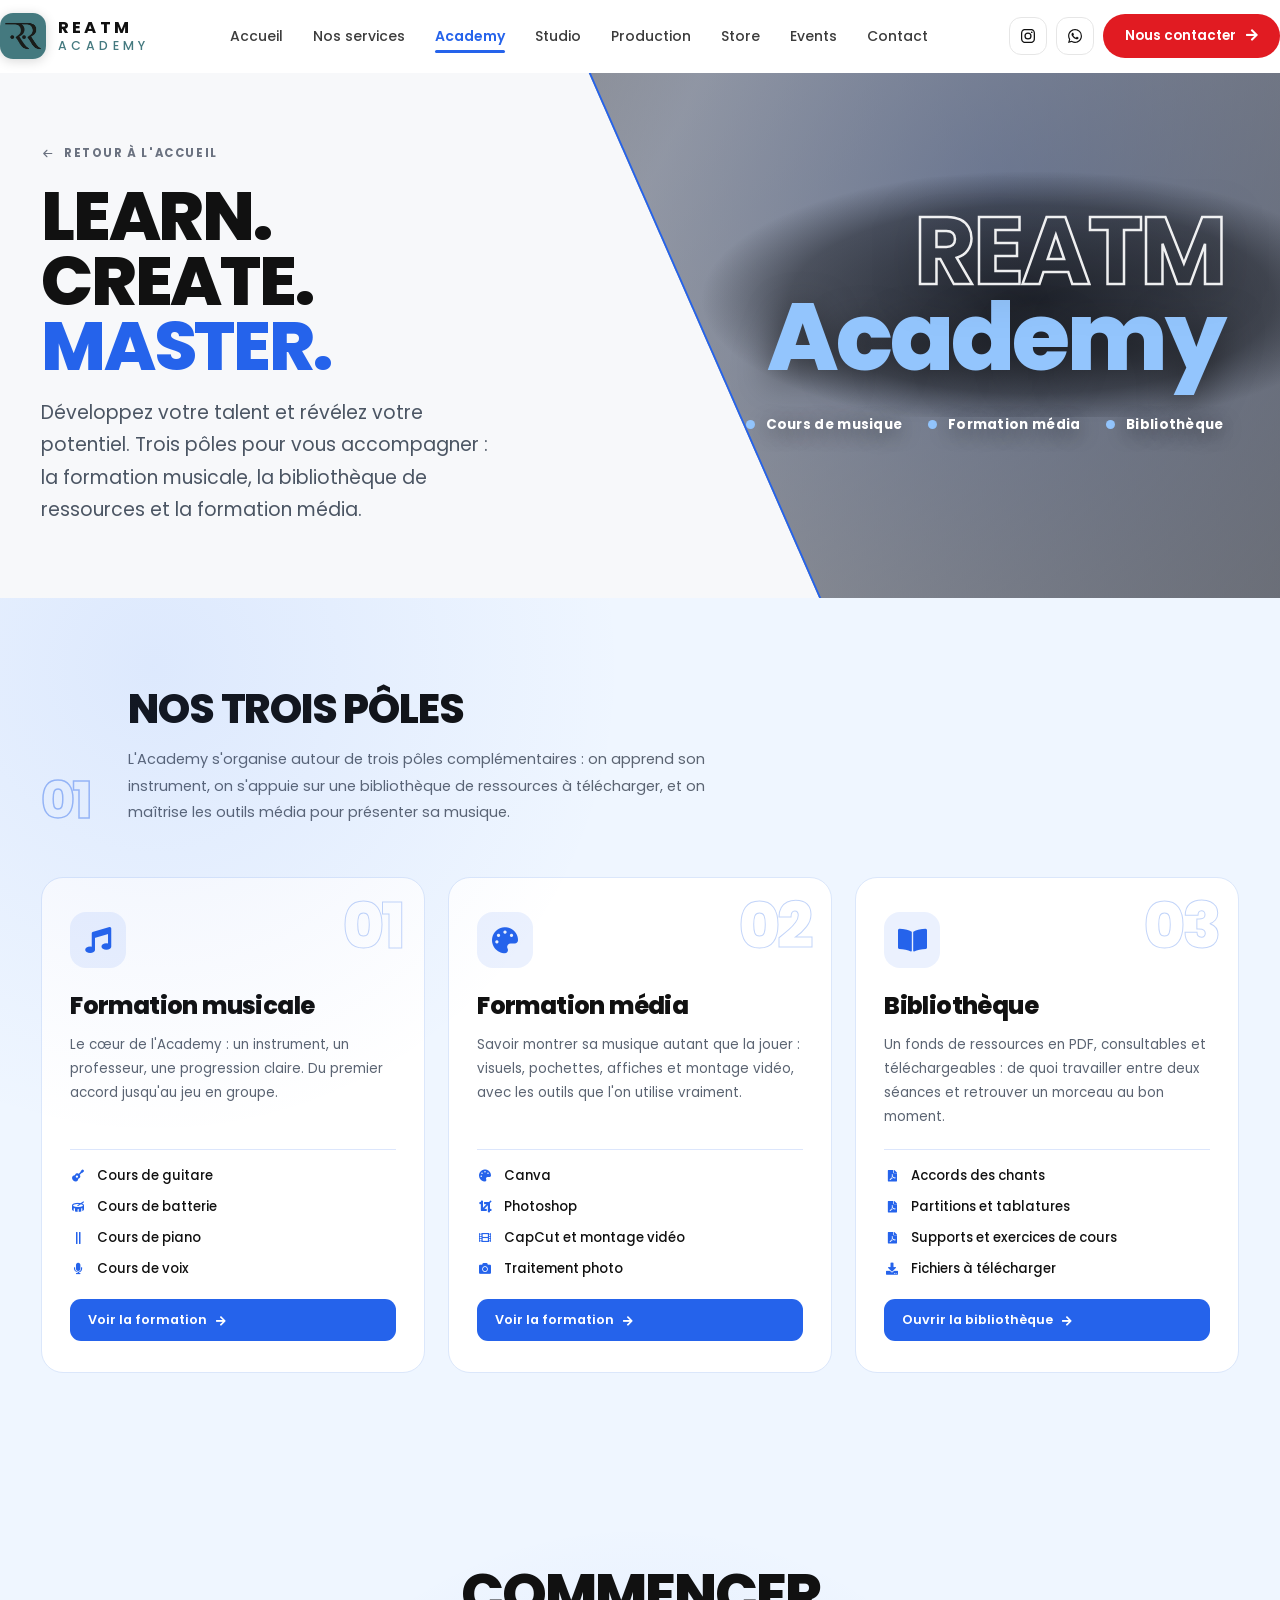
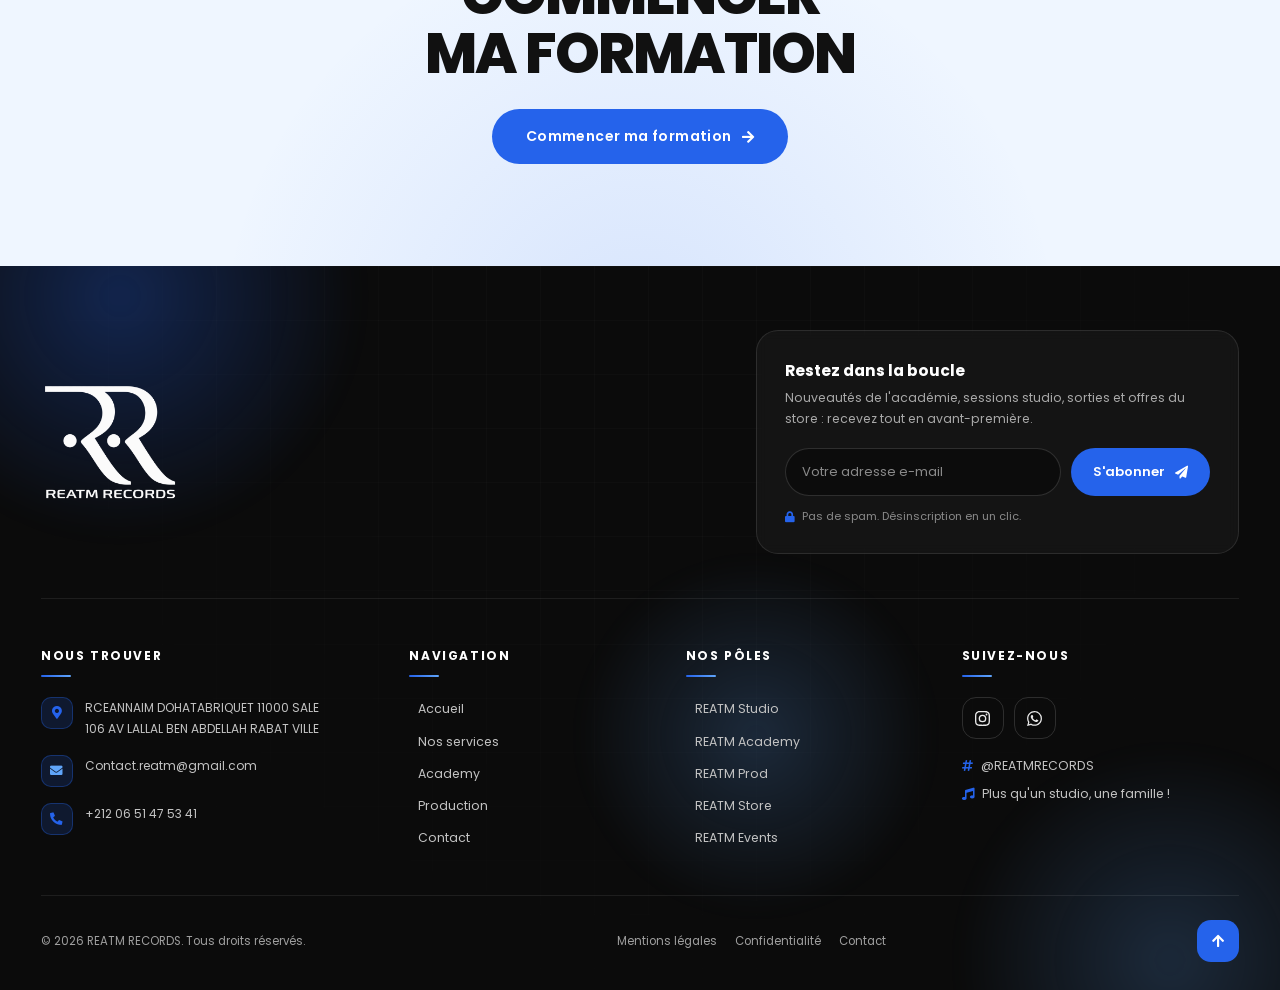
==== commit ffdf6a72: "Renomme « Académie » en « Academy » partout sur le site Le pôle s'appelle REATM Academy ; le menu, l" ====
--- a/academy/index.html
+++ b/academy/index.html
@@ -12,7 +12,7 @@
 <link crossorigin="" href="https://fonts.gstatic.com" rel="preconnect"/>
 <link href="https://fonts.googleapis.com/css2?family=Poppins:wght@300;400;500;600;700;800&amp;family=Caveat:wght@500;700&amp;display=swap" rel="stylesheet"/>
 <script>document.documentElement.classList.add('js');try{var r=document.documentElement;if(!r.hasAttribute('data-theme-lock')){var t=localStorage.getItem('reatm-theme');if(t){r.setAttribute('data-theme',t);}}}catch(e){}</script>
-<link rel="stylesheet" href="../css/reatm.css?v=80"/>
+<link rel="stylesheet" href="../css/reatm.css?v=81"/>
 <style>
 /* ===== ACADEMY — bleu + blanc, lumineuse et pédagogique ===== */
 .phero{background:#F7F8FA;color:#111111}
@@ -102,7 +102,7 @@
 .ac-form .ring .fg{stroke:#2563EB;stroke-linecap:round;stroke-dasharray:88;stroke-dashoffset:88;transform:rotate(-90deg);transform-origin:50% 50%;transition:stroke-dashoffset 1.1s cubic-bezier(.16,1,.3,1)}
 .ac-form article:hover .ring .fg{stroke-dashoffset:18}
 
-/* ===== LES TROIS PÔLES — la colonne vertébrale de l'Académie =====
+/* ===== LES TROIS PÔLES — la colonne vertébrale de l'Academy =====
    Bloc volontairement large et contrasté : c'est la première chose que
    l'on doit comprendre en arrivant sur la page. */
 .ac-poles{display:grid;grid-template-columns:repeat(3,1fr);gap:clamp(14px,1.8vw,24px)}
@@ -213,7 +213,7 @@
 <ul class="menu">
 <li><a href="../">Accueil</a></li>
 <li><a href="../maison/">Nos services</a></li>
-<li><a class="active" aria-current="page" href="../academy/">Académie</a></li>
+<li><a class="active" aria-current="page" href="../academy/">Academy</a></li>
 <li><a href="../studio/">Studio</a></li>
 <li><a href="../production/">Production</a></li>
 <li><a href="../store/">Store</a></li>
@@ -240,7 +240,7 @@
 <ul class="mnav-list">
 <li style="--i:0"><a href="../"><span>Accueil</span><span class="num">01</span></a></li>
 <li style="--i:1"><a href="../maison/"><span>Nos services</span><span class="num">02</span></a></li>
-<li style="--i:2"><a class="active" aria-current="page" href="../academy/"><span>Académie</span><span class="num">03</span></a></li>
+<li style="--i:2"><a class="active" aria-current="page" href="../academy/"><span>Academy</span><span class="num">03</span></a></li>
 <li style="--i:3"><a href="../studio/"><span>Studio</span><span class="num">04</span></a></li>
 <li style="--i:4"><a href="../production/"><span>Production</span><span class="num">05</span></a></li>
 <li style="--i:5"><a href="../store/"><span>Store</span><span class="num">06</span></a></li>
@@ -280,9 +280,9 @@
 
 <section class="sec ac-band">
 <div class="wrap">
-<div class="sec-head reveal"><span class="sec-num">01</span><div><h2 class="sec-title">Nos trois pôles</h2><p class="sec-lead">L'Académie s'organise autour de trois pôles complémentaires : on apprend son instrument, on s'appuie sur une bibliothèque de ressources à télécharger, et on maîtrise les outils média pour présenter sa musique.</p></div></div>
+<div class="sec-head reveal"><span class="sec-num">01</span><div><h2 class="sec-title">Nos trois pôles</h2><p class="sec-lead">L'Academy s'organise autour de trois pôles complémentaires : on apprend son instrument, on s'appuie sur une bibliothèque de ressources à télécharger, et on maîtrise les outils média pour présenter sa musique.</p></div></div>
 <div class="ac-poles">
-<article class="reveal" id="pole-musique" style="--d:0ms"><span class="pn">01</span><i class="fas fa-music"></i><h3>Formation musicale</h3><p>Le cœur de l'Académie : un instrument, un professeur, une progression claire. Du premier accord jusqu'au jeu en groupe.</p><ul><li><i class="fas fa-guitar"></i>Cours de guitare</li><li><i class="fas fa-drum"></i>Cours de batterie</li><li><i class="fas fa-grip-lines-vertical"></i>Cours de piano</li><li><i class="fas fa-microphone"></i>Cours de voix</li></ul><a class="bk-lien" href="../formation-musicale/">Voir la formation <i class="fas fa-arrow-right"></i></a></article>
+<article class="reveal" id="pole-musique" style="--d:0ms"><span class="pn">01</span><i class="fas fa-music"></i><h3>Formation musicale</h3><p>Le cœur de l'Academy : un instrument, un professeur, une progression claire. Du premier accord jusqu'au jeu en groupe.</p><ul><li><i class="fas fa-guitar"></i>Cours de guitare</li><li><i class="fas fa-drum"></i>Cours de batterie</li><li><i class="fas fa-grip-lines-vertical"></i>Cours de piano</li><li><i class="fas fa-microphone"></i>Cours de voix</li></ul><a class="bk-lien" href="../formation-musicale/">Voir la formation <i class="fas fa-arrow-right"></i></a></article>
 <article class="reveal" id="pole-media" style="--d:110ms"><span class="pn">02</span><i class="fas fa-palette"></i><h3>Formation média</h3><p>Savoir montrer sa musique autant que la jouer : visuels, pochettes, affiches et montage vidéo, avec les outils que l'on utilise vraiment.</p><ul><li><i class="fas fa-palette"></i>Canva</li><li><i class="fas fa-crop"></i>Photoshop</li><li><i class="fas fa-film"></i>CapCut et montage vidéo</li><li><i class="fas fa-camera"></i>Traitement photo</li></ul><a class="bk-lien" href="../formation-media/">Voir la formation <i class="fas fa-arrow-right"></i></a></article>
 <article class="reveal" id="pole-biblio" style="--d:220ms"><span class="pn">03</span><i class="fas fa-book-open"></i><h3>Bibliothèque</h3><p>Un fonds de ressources en PDF, consultables et téléchargeables : de quoi travailler entre deux séances et retrouver un morceau au bon moment.</p><ul><li><i class="fas fa-file-pdf"></i>Accords des chants</li><li><i class="fas fa-file-pdf"></i>Partitions et tablatures</li><li><i class="fas fa-file-pdf"></i>Supports et exercices de cours</li><li><i class="fas fa-download"></i>Fichiers à télécharger</li></ul><a class="bk-lien" href="../bibliotheque/">Ouvrir la bibliothèque <i class="fas fa-arrow-right"></i></a></article>
 </div>
@@ -328,7 +328,7 @@
 <ul class="f-nav">
 <li><a href="../">Accueil</a></li>
 <li><a href="../maison/">Nos services</a></li>
-<li><a href="../academy/">Académie</a></li>
+<li><a href="../academy/">Academy</a></li>
 <li><a href="../production/">Production</a></li>
 <li><a href="../#contact">Contact</a></li>
 </ul>
--- a/css/reatm.css
+++ b/css/reatm.css
@@ -63,12 +63,20 @@
 html[data-theme="dark"] .only-light{display:none}
 
 /* ---------- Révélations au défilement ---------- */
-.js .reveal{opacity:0;transform:translateY(34px);transition:opacity .8s cubic-bezier(.16,1,.3,1),transform .9s cubic-bezier(.16,1,.3,1);transition-delay:var(--d,0ms)}
+.js .reveal{opacity:0;transform:translateY(54px);transition:opacity .85s cubic-bezier(.16,1,.3,1),transform 1s cubic-bezier(.16,1,.3,1);transition-delay:var(--d,0ms)}
 .js .reveal.in{opacity:1;transform:none}
-.js .reveal-x{opacity:0;transform:translateX(-26px)}
+.js .reveal-x{opacity:0;transform:translateX(-64px)}
 .js .reveal-x.in{opacity:1;transform:none}
-.js .reveal-zoom{opacity:0;transform:scale(.94)}
+/* même entrée, depuis la droite : pour alterner le sens d'une liste à l'autre */
+.js .reveal-right{opacity:0;transform:translateX(64px);transition:opacity .85s cubic-bezier(.16,1,.3,1),transform 1s cubic-bezier(.16,1,.3,1);transition-delay:var(--d,0ms)}
+.js .reveal-right.in{opacity:1;transform:none}
+.js .reveal-zoom{opacity:0;transform:scale(.86)}
 .js .reveal-zoom.in{opacity:1;transform:none}
+/* une pointe de rotation, pour les vignettes qu'on veut voir « tomber en place » */
+.js .reveal-tilt{opacity:0;transform:translateY(46px) rotate(-4deg);transition:opacity .85s ease,transform 1s cubic-bezier(.16,1,.3,1);transition-delay:var(--d,0ms)}
+.js .reveal-tilt.in{opacity:1;transform:none}
+.js .reveal-tilt-r{opacity:0;transform:translateY(46px) rotate(4deg);transition:opacity .85s ease,transform 1s cubic-bezier(.16,1,.3,1);transition-delay:var(--d,0ms)}
+.js .reveal-tilt-r.in{opacity:1;transform:none}
 /* entrée en bascule 3D, réservée aux cartes */
 /* Le texte se dévoile derrière un masque qui remonte.
    Le recoupement porte sur un calque intérieur, jamais sur l'élément observé :
@@ -86,8 +94,10 @@
 .js .reveal-line{transform:scaleX(0);transform-origin:left;transition:transform .9s cubic-bezier(.16,1,.3,1);transition-delay:var(--d,0ms)}
 .js .reveal-line.in{transform:scaleX(1)}
 /* une entrée latérale, pour les listes et les colonnes */
-.js .reveal-side{opacity:0;transform:translateX(-26px);transition:opacity .8s ease,transform .95s cubic-bezier(.16,1,.3,1);transition-delay:var(--d,0ms)}
+.js .reveal-side{opacity:0;transform:translateX(-48px);transition:opacity .8s ease,transform .95s cubic-bezier(.16,1,.3,1);transition-delay:var(--d,0ms)}
 .js .reveal-side.in{opacity:1;transform:none}
+.js .reveal-side-r{opacity:0;transform:translateX(48px);transition:opacity .8s ease,transform .95s cubic-bezier(.16,1,.3,1);transition-delay:var(--d,0ms)}
+.js .reveal-side-r.in{opacity:1;transform:none}
 .js .reveal-card{opacity:0;transform:perspective(1100px) rotateX(11deg) translateY(52px);transform-origin:top center;
   transition:opacity .8s ease,transform 1s cubic-bezier(.16,1,.3,1);transition-delay:var(--d,0ms)}
 .js .reveal-card.in{opacity:1;transform:perspective(1100px) rotateX(0deg) translateY(0)}
@@ -912,7 +922,7 @@
 }
 @media(prefers-reduced-motion:reduce){
   *,*::before,*::after{animation-duration:.001ms!important;animation-iteration-count:1!important;transition-duration:.001ms!important;scroll-behavior:auto!important}
-  .js .reveal,.js .reveal-x,.js .reveal-zoom{opacity:1!important;transform:none!important}
+  .js .reveal,.js .reveal-x,.js .reveal-right,.js .reveal-zoom,.js .reveal-side,.js .reveal-side-r,.js .reveal-tilt,.js .reveal-tilt-r{opacity:1!important;transform:none!important}
 }
 @media print{header,.fab,.f-aura,.mobile-nav{display:none!important}}
 
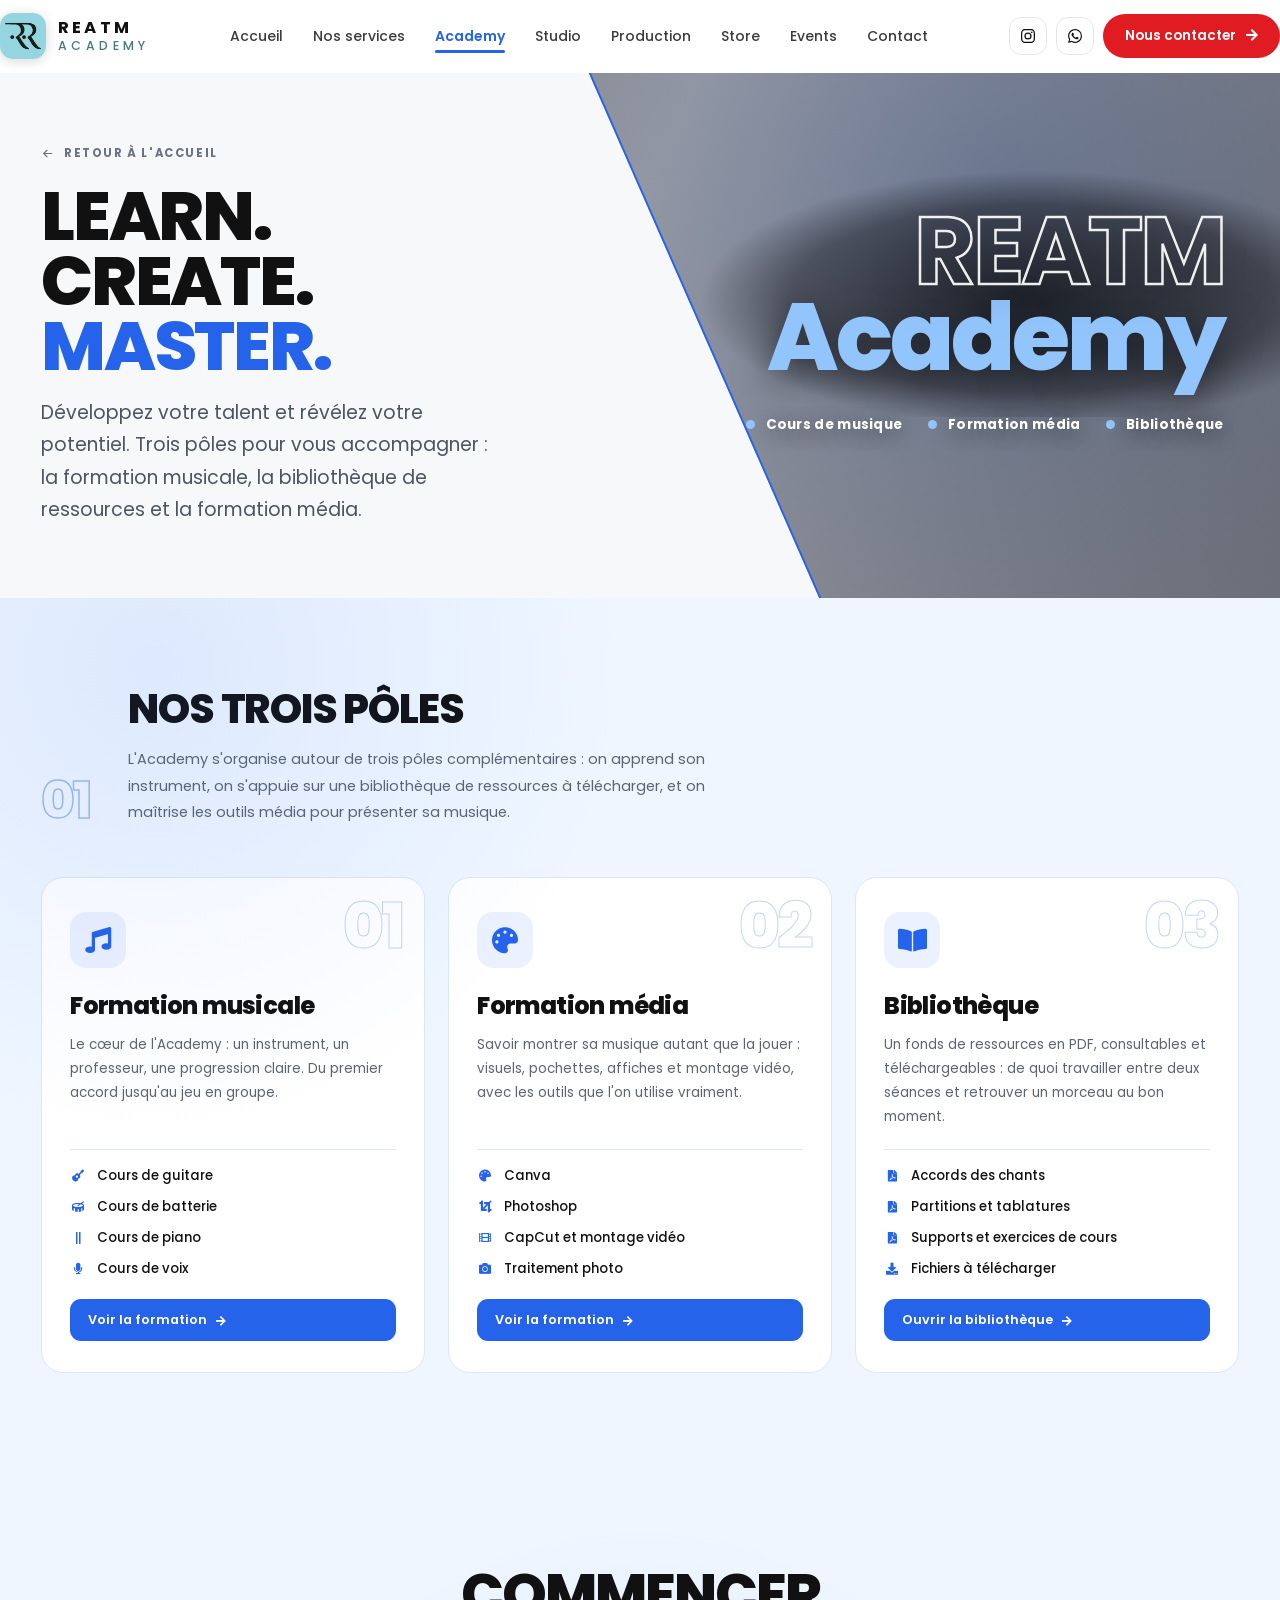
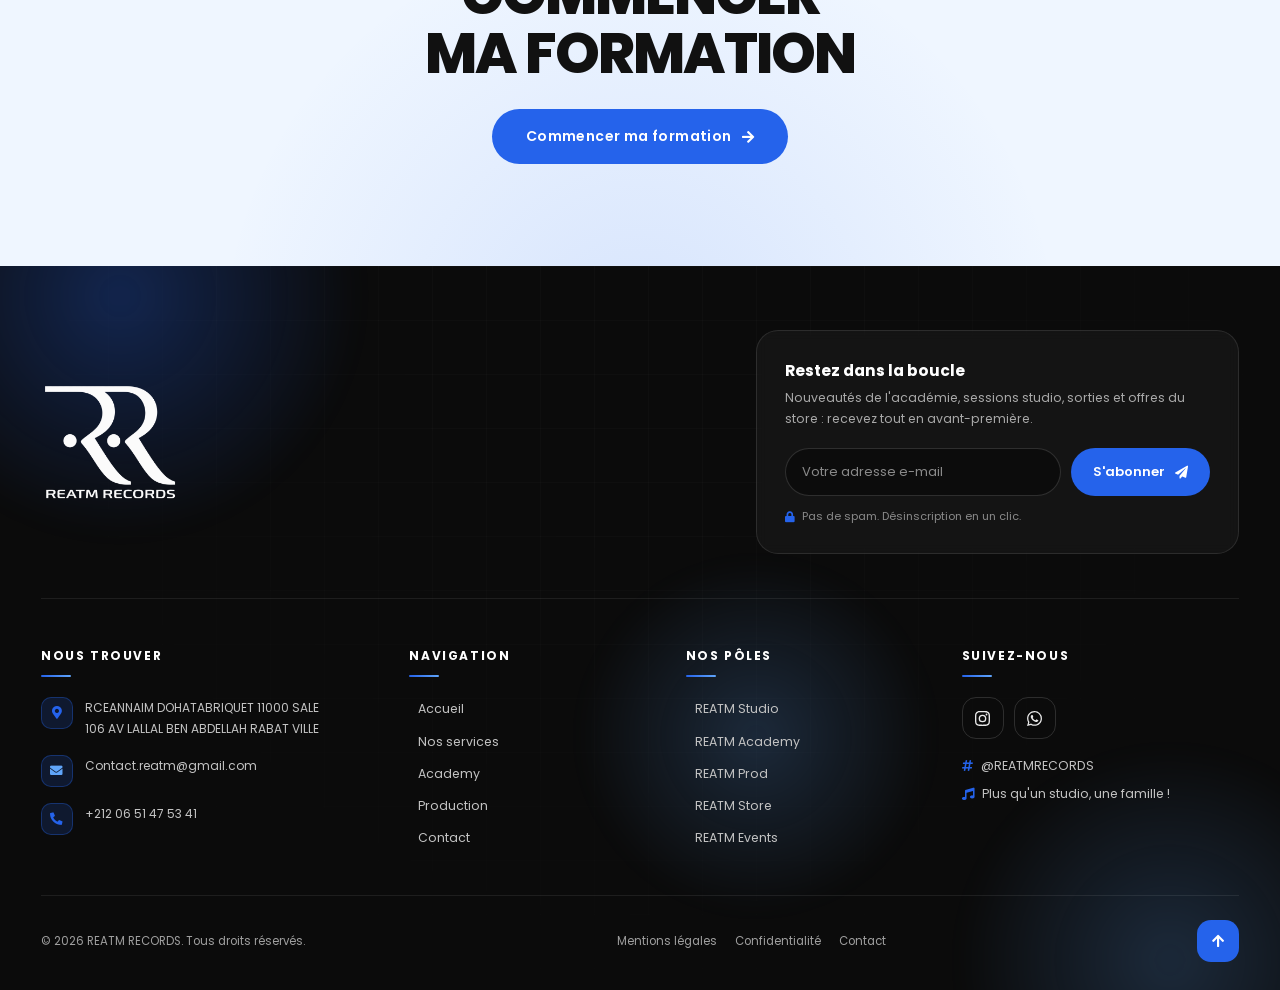
==== commit f369106e: "Academy : le badge de la navbar reprend #94D5DF, sans bordure Le sigle du bandeau utilisait encore l" ====
--- a/academy/index.html
+++ b/academy/index.html
@@ -6,13 +6,14 @@
 <meta name="theme-color" content="#ffffff" id="metaTheme"/>
 <meta name="description" content="REATM Academy : trois pôles — formation musicale (guitare, batterie, piano, voix), bibliothèque de ressources en PDF et formation média (Canva, Photoshop, montage vidéo)."/>
 <title>REATM Academy — REATM RECORDS</title>
-<link rel="icon" href="../assets/logo.png"/>
+<link rel="icon" href="../assets/icon-academy-192.png"/>
+<link rel="apple-touch-icon" href="../assets/icon-academy-180.png"/>
 <link href="https://cdnjs.cloudflare.com/ajax/libs/font-awesome/5.15.3/css/all.min.css" rel="stylesheet"/>
 <link href="https://fonts.googleapis.com" rel="preconnect"/>
 <link crossorigin="" href="https://fonts.gstatic.com" rel="preconnect"/>
 <link href="https://fonts.googleapis.com/css2?family=Poppins:wght@300;400;500;600;700;800&amp;family=Caveat:wght@500;700&amp;display=swap" rel="stylesheet"/>
 <script>document.documentElement.classList.add('js');try{var r=document.documentElement;if(!r.hasAttribute('data-theme-lock')){var t=localStorage.getItem('reatm-theme');if(t){r.setAttribute('data-theme',t);}}}catch(e){}</script>
-<link rel="stylesheet" href="../css/reatm.css?v=81"/>
+<link rel="stylesheet" href="../css/reatm.css?v=82"/>
 <style>
 /* ===== ACADEMY — bleu + blanc, lumineuse et pédagogique ===== */
 .phero{background:#F7F8FA;color:#111111}
--- a/css/reatm.css
+++ b/css/reatm.css
@@ -1370,6 +1370,9 @@
 body[data-entity="store"] .brand-mark{background-image:url('../assets/mark-store.jpg')}
 body[data-entity="events"] .brand-mark{background-image:url('../assets/mark-events.jpg')}
 html[data-theme="dark"] body[data-entity] .brand-mark{box-shadow:0 2px 12px rgba(0,0,0,.5)}
+/* le badge Academy porte directement sa couleur de fond : pas besoin d'une ombre pour le détacher */
+body[data-entity="academy"] .brand-mark,
+html[data-theme="dark"] body[data-entity="academy"] .brand-mark{box-shadow:none}
 
 /* ===== L'IDENTITÉ DE LA MAISON, SUR L'ACCUEIL =====
    Sections numérotées : qui nous sommes, la vision, les valeurs. Elles
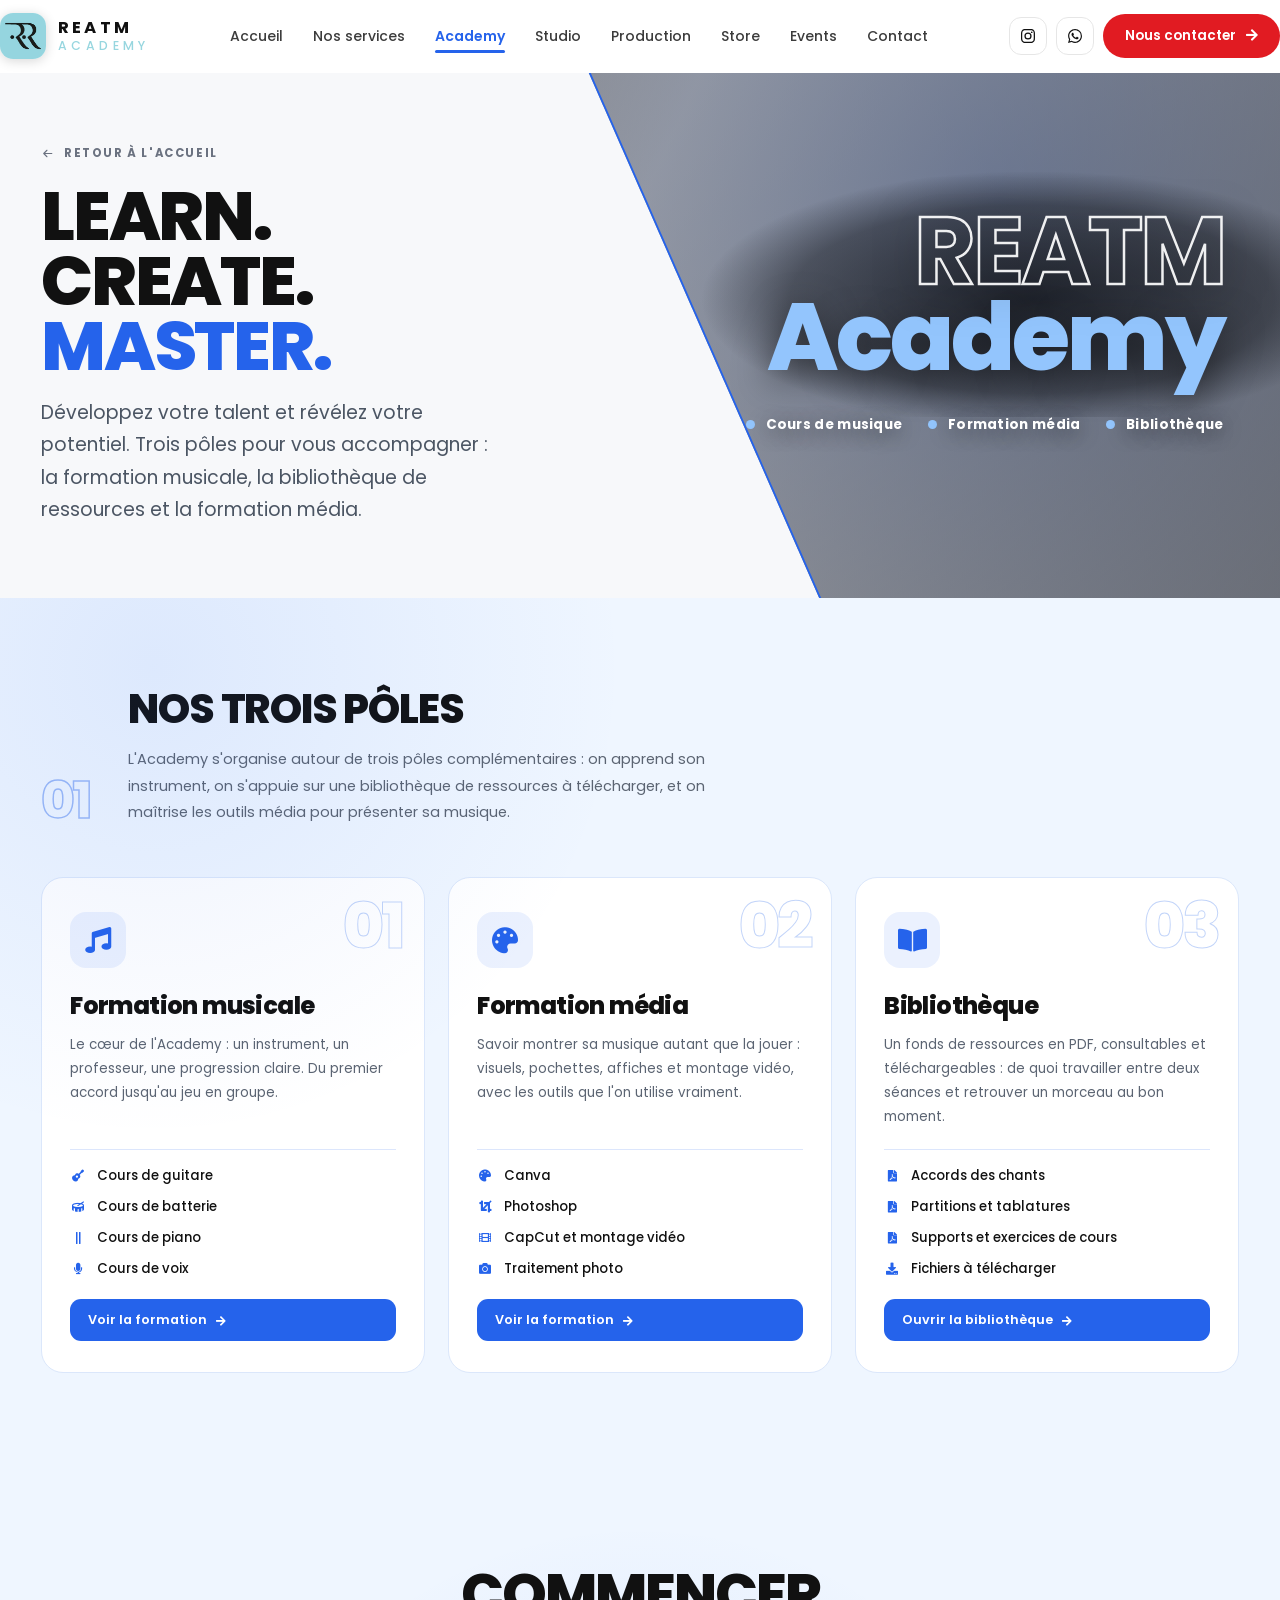
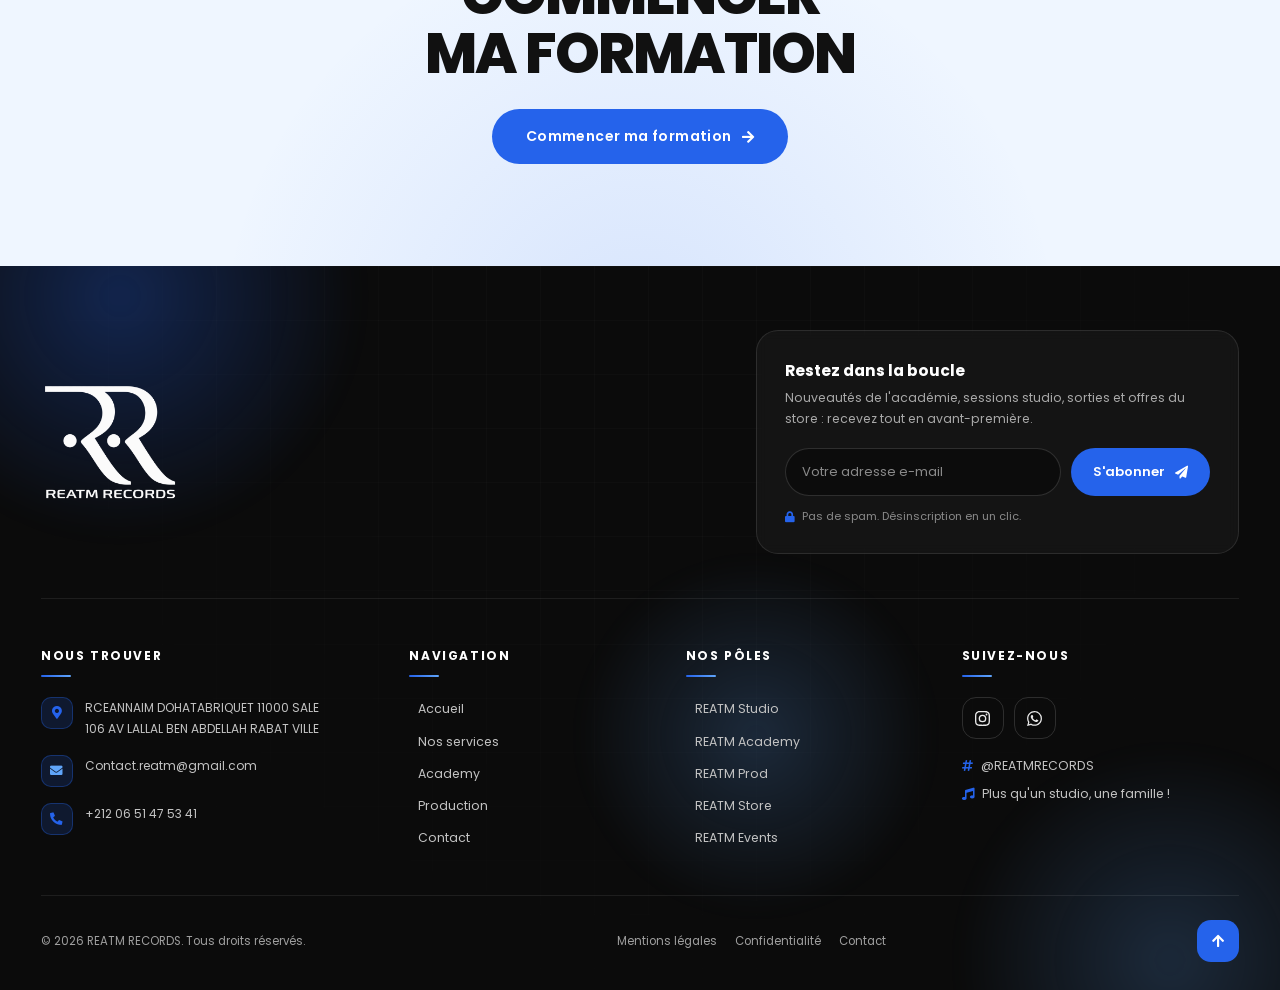
==== commit f849a5a8: "Academy : le mot « ACADEMY » du logotype passe en #97D6DF Seule l'écriture change de couleur, dans l" ====
--- a/academy/index.html
+++ b/academy/index.html
@@ -13,7 +13,7 @@
 <link crossorigin="" href="https://fonts.gstatic.com" rel="preconnect"/>
 <link href="https://fonts.googleapis.com/css2?family=Poppins:wght@300;400;500;600;700;800&amp;family=Caveat:wght@500;700&amp;display=swap" rel="stylesheet"/>
 <script>document.documentElement.classList.add('js');try{var r=document.documentElement;if(!r.hasAttribute('data-theme-lock')){var t=localStorage.getItem('reatm-theme');if(t){r.setAttribute('data-theme',t);}}}catch(e){}</script>
-<link rel="stylesheet" href="../css/reatm.css?v=82"/>
+<link rel="stylesheet" href="../css/reatm.css?v=84"/>
 <style>
 /* ===== ACADEMY — bleu + blanc, lumineuse et pédagogique ===== */
 .phero{background:#F7F8FA;color:#111111}
--- a/css/reatm.css
+++ b/css/reatm.css
@@ -1188,6 +1188,7 @@
   box-shadow:0 0 0 1px rgba(255,255,255,.22) inset;
   transition:background-color .3s ease,transform .3s cubic-bezier(.34,1.4,.64,1);
 }
+.lb-nav[hidden]{display:none}
 .lb-x{top:0;right:0;width:40px;height:40px}
 .lb-nav{top:50%;transform:translateY(-50%);width:clamp(40px,3.4vw,50px);height:clamp(40px,3.4vw,50px)}
 .lb-prec{left:clamp(-6px,-0.6vw,0px)}
@@ -1335,8 +1336,8 @@
 body[data-entity="studio"]{--logo-ink:#e11b22}
 html[data-theme="dark"] body[data-entity="studio"]{--logo-ink:#FF4A50}
 /* le logo de l'Académie est vert-bleu : le logotype le suit */
-body[data-entity="academy"]{--logo-ink:#44797F}
-html[data-theme="dark"] body[data-entity="academy"]{--logo-ink:#7FB3B8}
+body[data-entity="academy"]{--logo-ink:#97D6DF}
+html[data-theme="dark"] body[data-entity="academy"]{--logo-ink:#97D6DF}
 /* le jaune du pôle Prod disparaît sur un en-tête blanc : on l'assombrit
    juste assez pour le lire, sans quitter la famille ambrée */
 body[data-entity="production"]{--logo-ink:#CA8A04}
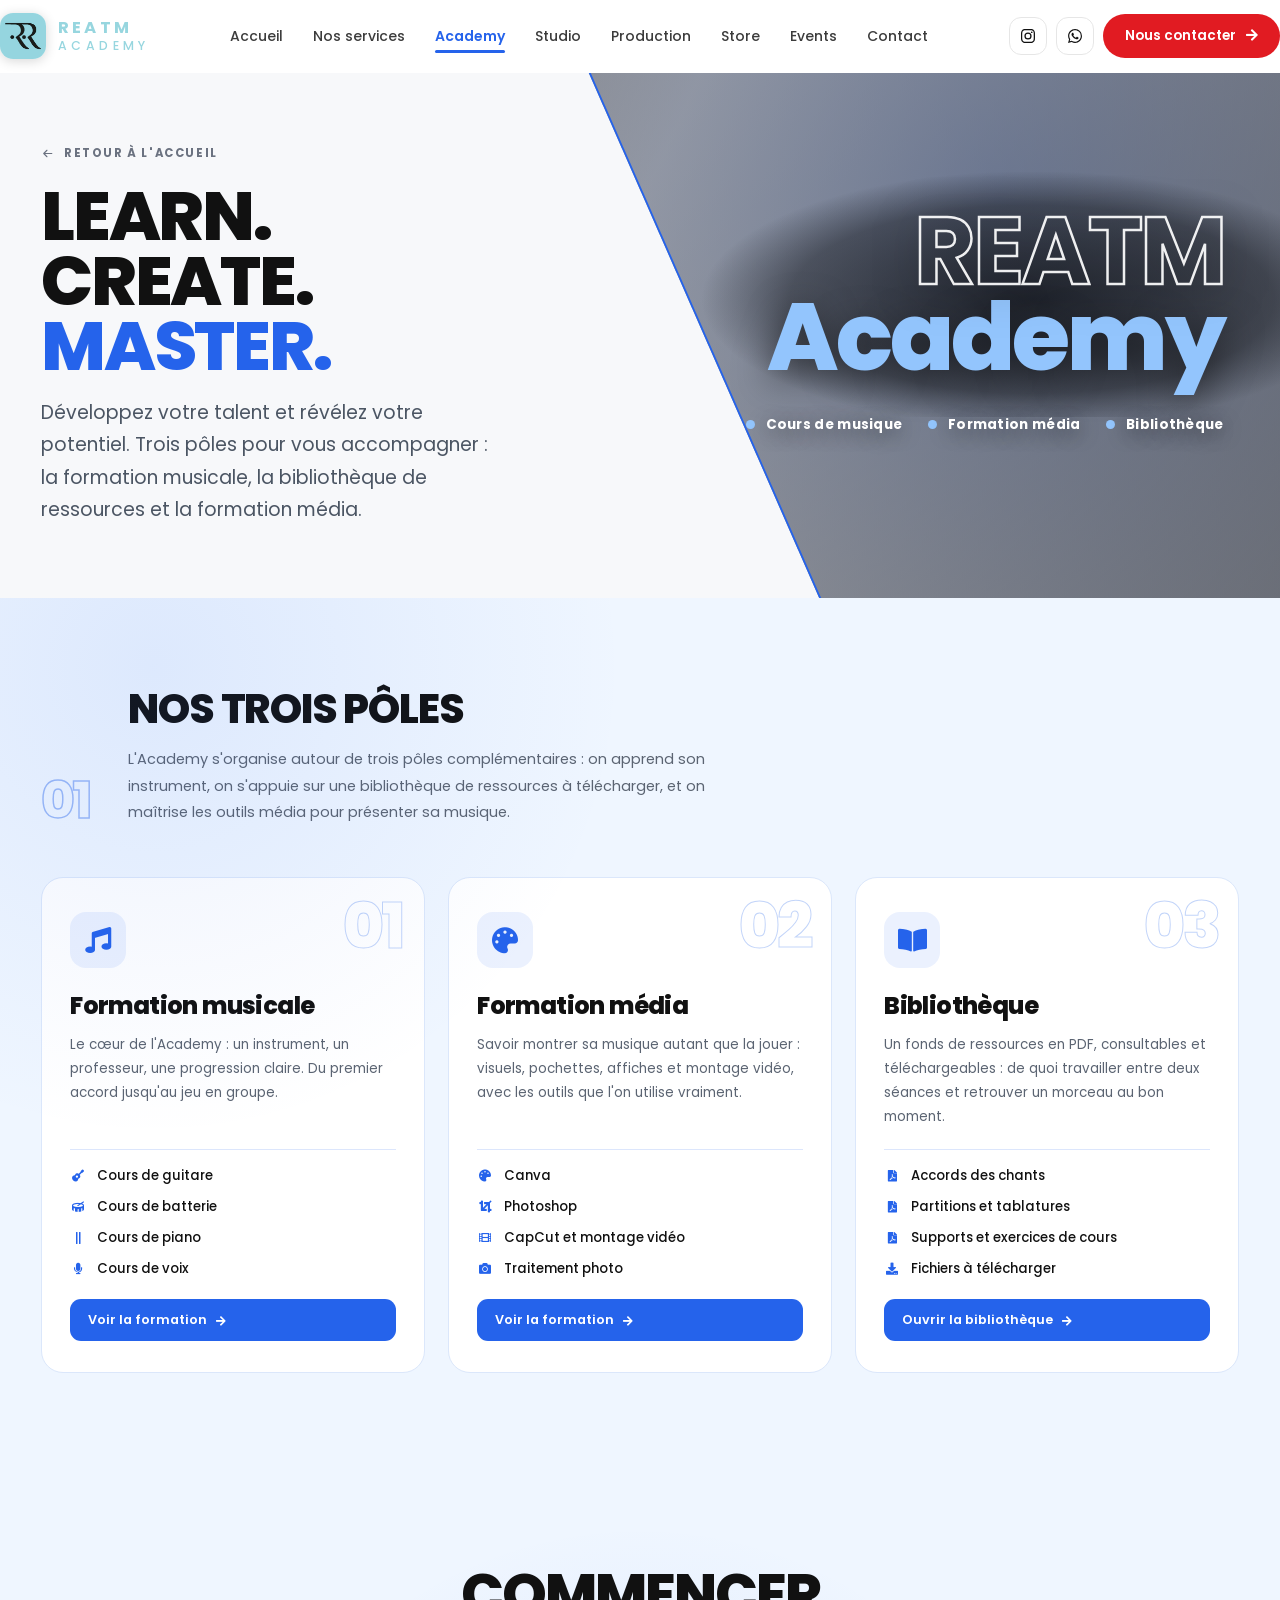
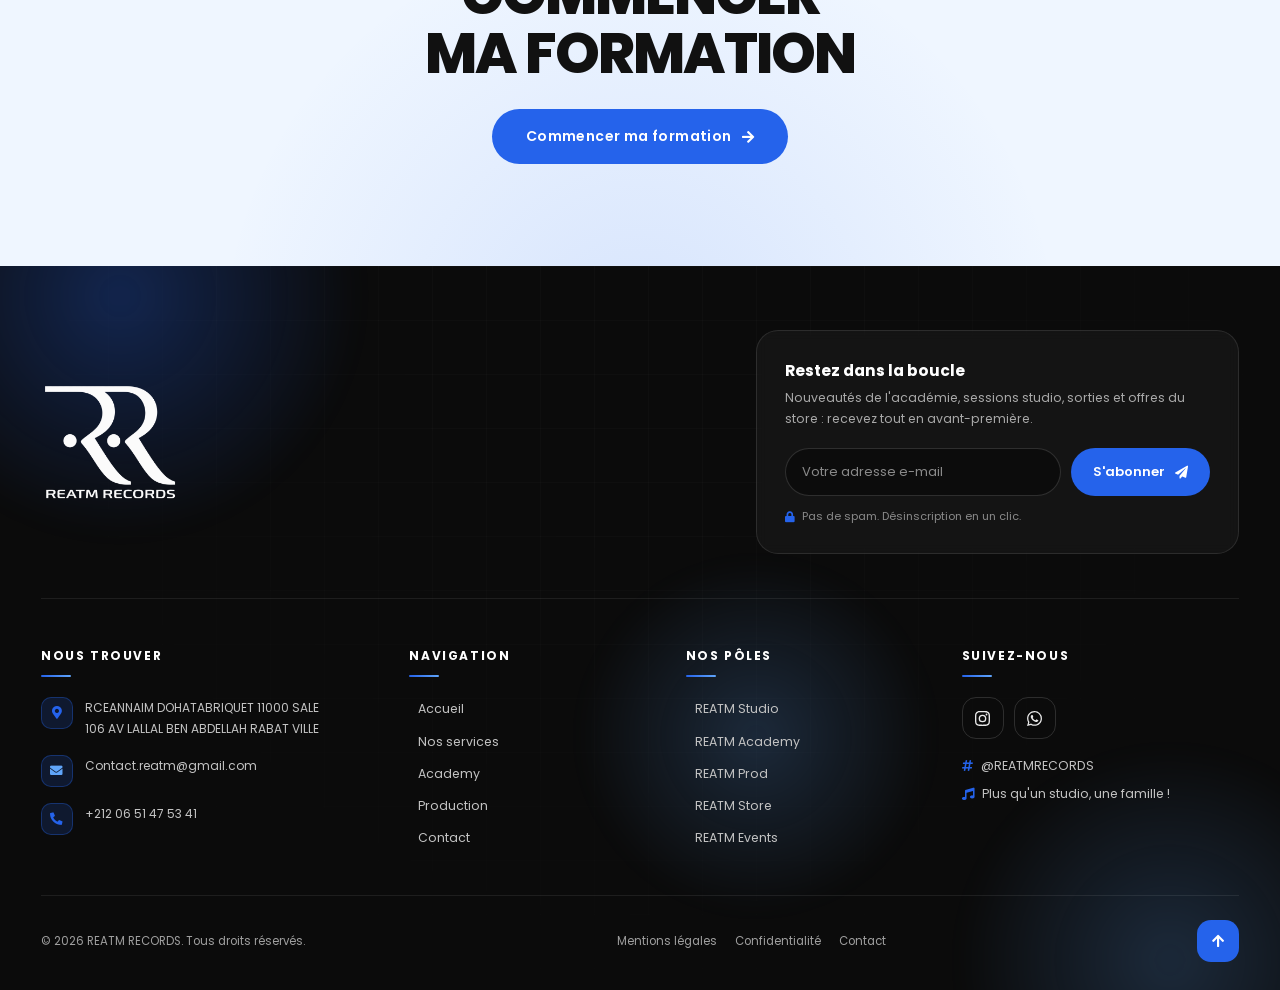
==== commit 369bd46d: "Academy : « REATM » prend aussi la couleur du logotype Les deux mots, REATM et ACADEMY, sont mainten" ====
--- a/academy/index.html
+++ b/academy/index.html
@@ -13,7 +13,7 @@
 <link crossorigin="" href="https://fonts.gstatic.com" rel="preconnect"/>
 <link href="https://fonts.googleapis.com/css2?family=Poppins:wght@300;400;500;600;700;800&amp;family=Caveat:wght@500;700&amp;display=swap" rel="stylesheet"/>
 <script>document.documentElement.classList.add('js');try{var r=document.documentElement;if(!r.hasAttribute('data-theme-lock')){var t=localStorage.getItem('reatm-theme');if(t){r.setAttribute('data-theme',t);}}}catch(e){}</script>
-<link rel="stylesheet" href="../css/reatm.css?v=84"/>
+<link rel="stylesheet" href="../css/reatm.css?v=85"/>
 <style>
 /* ===== ACADEMY — bleu + blanc, lumineuse et pédagogique ===== */
 .phero{background:#F7F8FA;color:#111111}
--- a/css/reatm.css
+++ b/css/reatm.css
@@ -1349,6 +1349,8 @@
 
 /* le second mot du logotype nomme le pôle : REATM ACADEMY, REATM STUDIO… */
 body[data-entity]:not([data-entity="maison"]) .brand-txt .n2{color:var(--logo-ink)}
+/* à l'Academy, « REATM » prend la même couleur que « ACADEMY » : les deux mots forment un seul logotype */
+body[data-entity="academy"] .brand-txt .n1{color:var(--logo-ink)}
 
 /* ===== LE LOGO OFFICIEL DE CHAQUE PÔLE =====
    Sur la page d'un pôle, le sigle détouré laisse place au logo de ce pôle :
